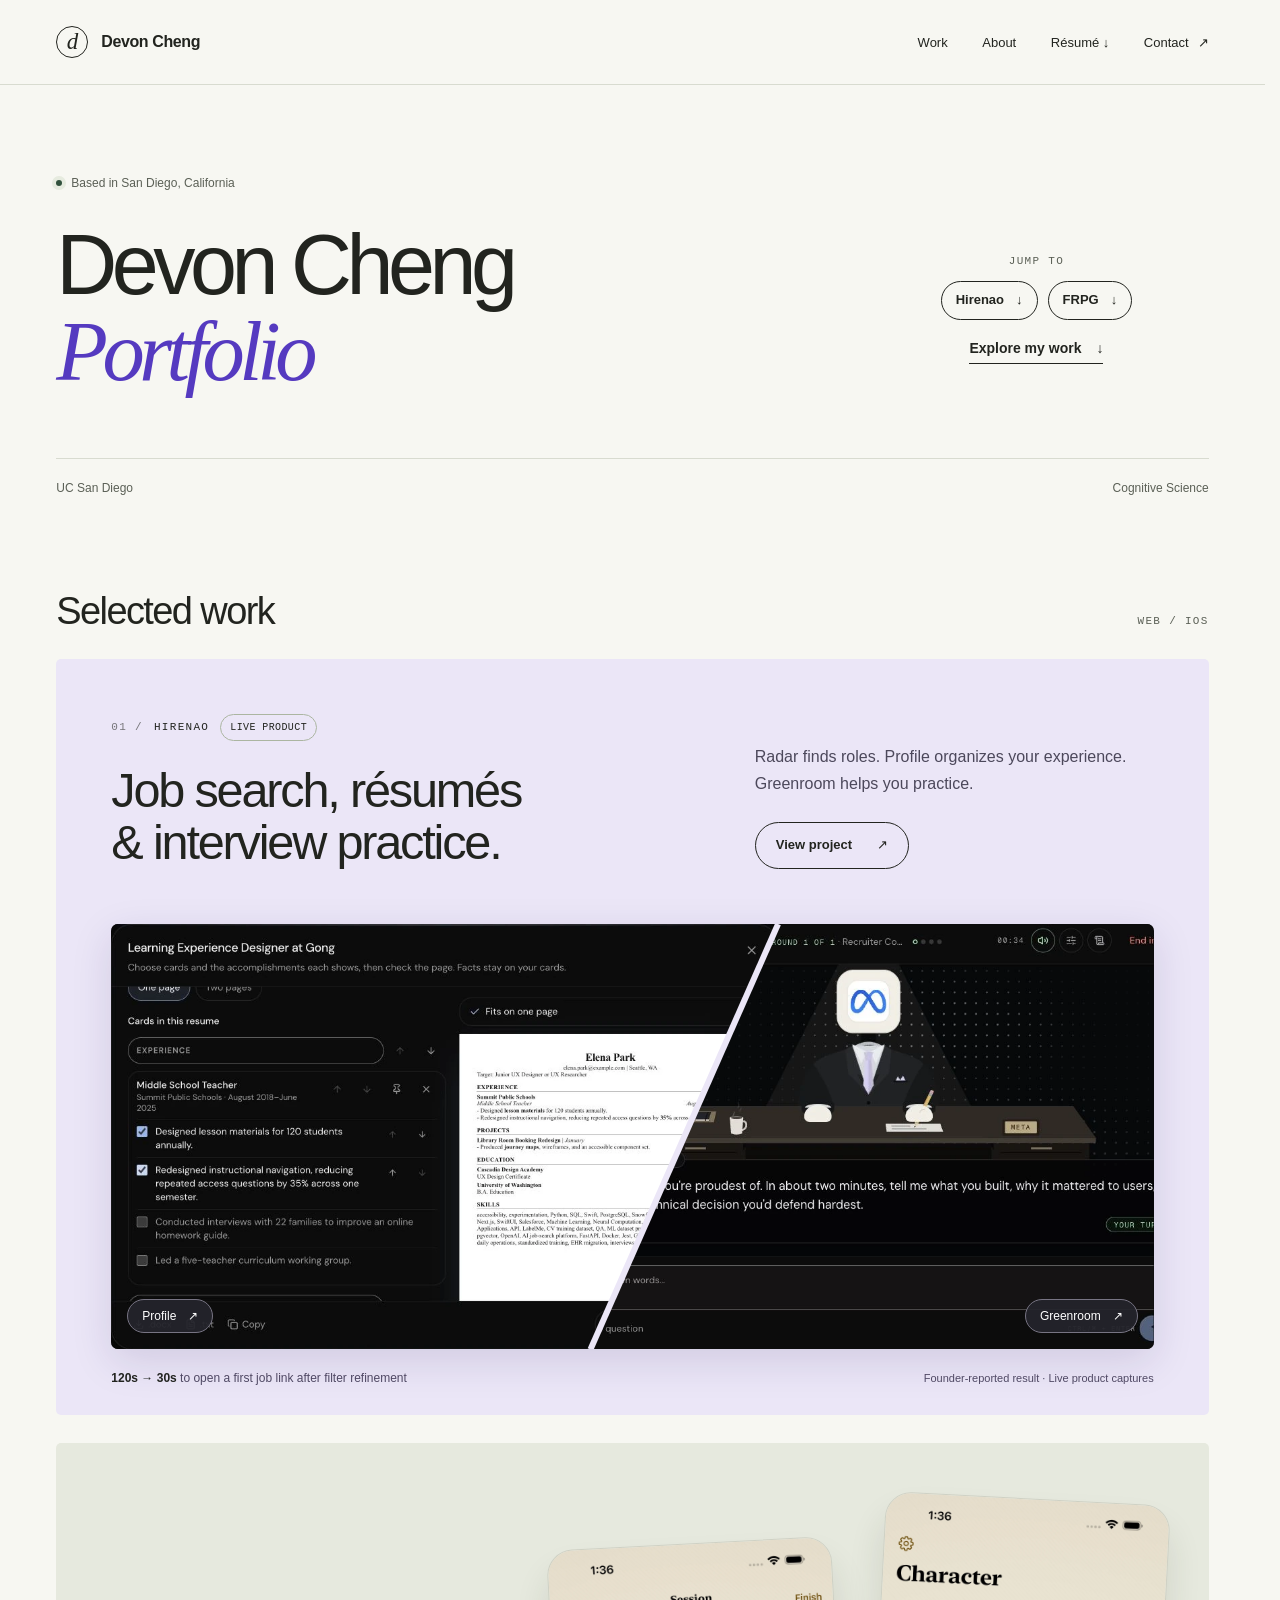
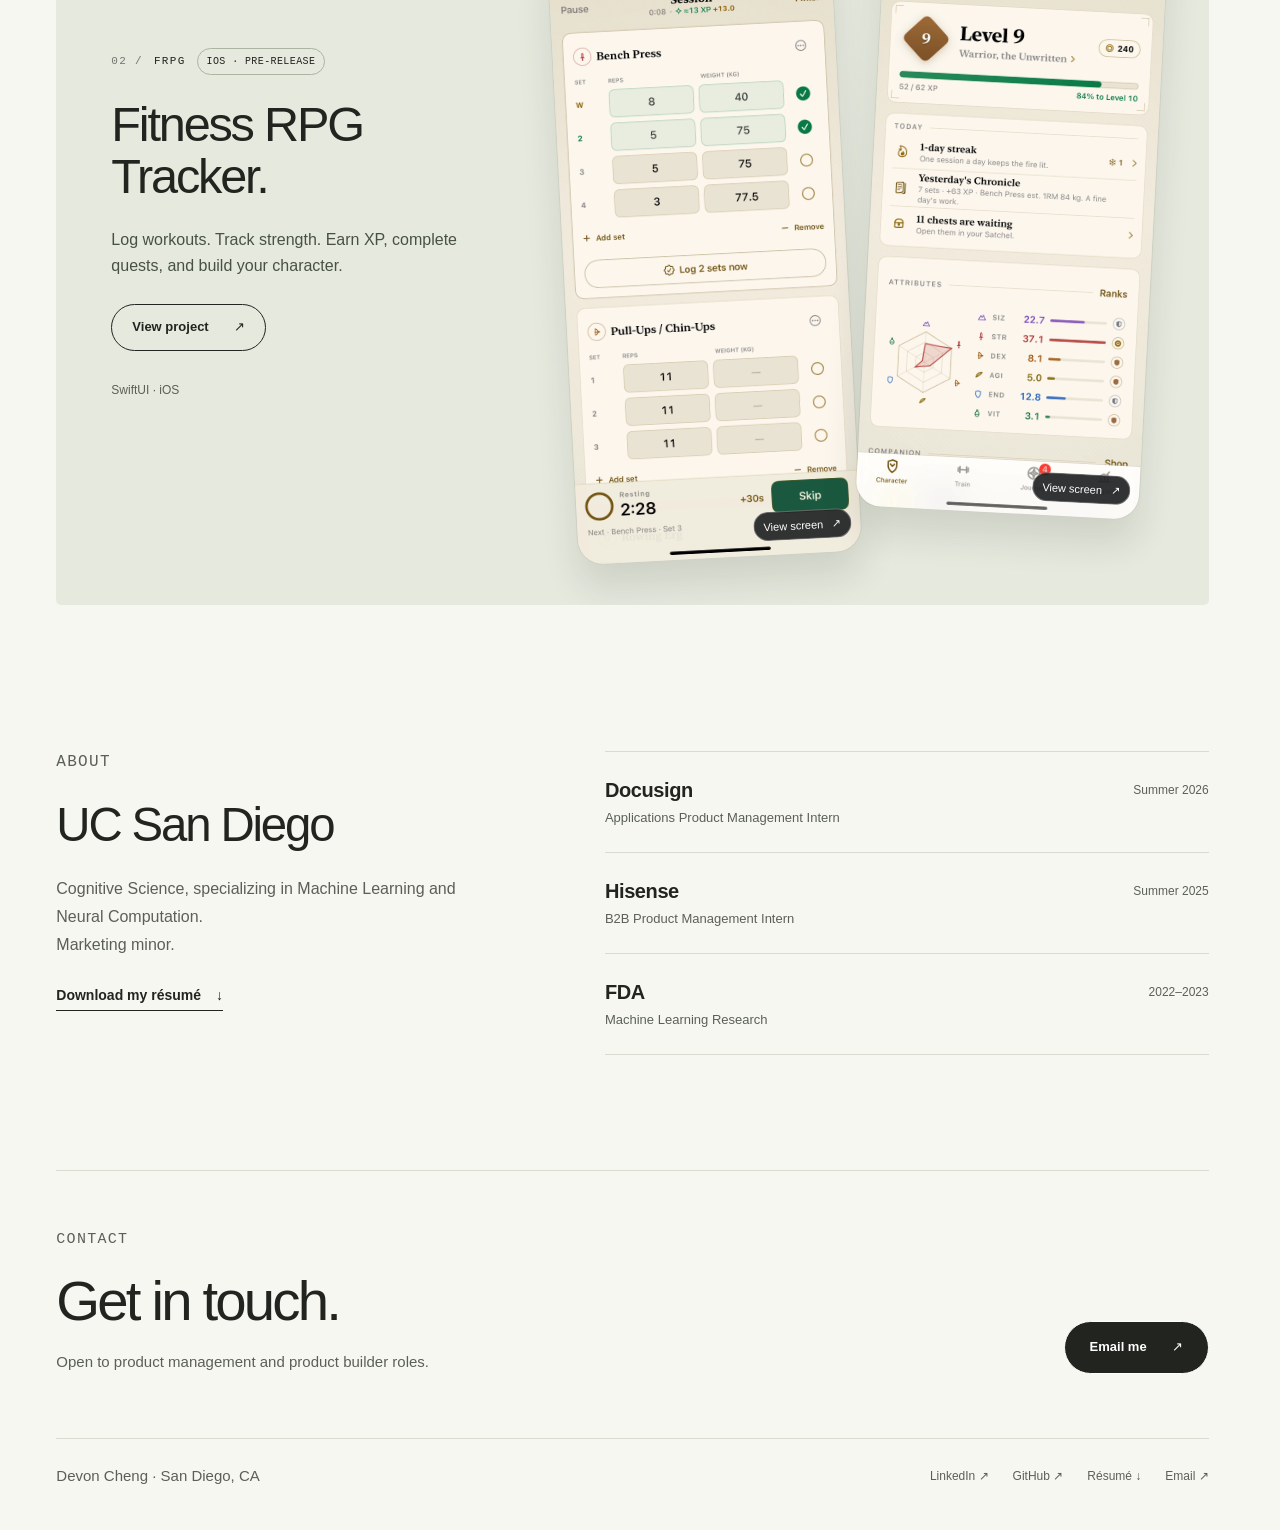
==== index.html @ c8e6ab67 "Publish Devon Cheng portfolio" ====
<!doctype html>
<html lang="en">
<head>
<meta charset="utf-8">
<meta name="viewport" content="width=device-width, initial-scale=1">
<meta name="theme-color" content="#f7f7f2">
<title>Devon Cheng Portfolio</title>
<meta name="description" content="Devon Cheng’s portfolio. Hirenao, FRPG, and experience.">
<meta property="og:title" content="Devon Cheng Portfolio">
<meta property="og:description" content="Devon Cheng’s portfolio. Hirenao, FRPG, and experience.">
<meta property="og:type" content="website">
<link rel="icon" href="./assets/favicon.svg" type="image/svg+xml">
<link rel="stylesheet" href="./assets/site.css">
<script src="./assets/site.js" defer></script>
</head>
<body class="">
<a class="skip-link" href="#main">Skip to content</a>
<header class="site-header"><div class="header-inner wrap">
<a class="wordmark" href="./" aria-label="Devon Cheng, home"><span class="monogram" aria-hidden="true">d</span>Devon Cheng</a>
<nav class="main-nav" aria-label="Main navigation">
<a href="./#work">Work</a><a href="./#about">About</a>
<a href="./assets/documents/devon-cheng-resume.pdf" download>Résumé <span aria-hidden="true">↓</span></a>
<a class="nav-contact" href="mailto:yic159@ucsd.edu">Contact <span class="arrow" aria-hidden="true">↗</span></a>
</nav></div></header><main id="main">
<section class="hero wrap" aria-labelledby="intro-title">
<div class="hero-top"><p class="availability">Based in San Diego, California</p></div>
<div class="hero-layout"><h1 id="intro-title">Devon Cheng<br><em>Portfolio</em></h1>
<div class="hero-intro">
<nav class="hero-jump" aria-label="Jump to a project">
<p class="eyebrow">Jump to</p>
<div class="hero-jump-links">
<a class="pill-link" href="#hirenao">Hirenao <span class="arrow" aria-hidden="true">↓</span></a>
<a class="pill-link" href="#frpg">FRPG <span class="arrow" aria-hidden="true">↓</span></a>
</div>
</nav>
<a class="text-link" href="#work">Explore my work <span class="arrow" aria-hidden="true">↓</span></a>
</div></div>
<div class="hero-bottom"><span>UC San Diego</span><span class="city">Cognitive Science</span></div>
</section>
<section class="wrap" id="work" aria-labelledby="work-title">
<div class="section-heading"><h2 id="work-title">Selected work</h2><p class="eyebrow">WEB / iOS</p></div>
<article class="project hirenao-project" id="hirenao" data-reveal>
<div class="project-top"><div><p class="eyebrow project-name"><span class="number">01 /</span> HIRENAO <span class="status-tag">LIVE PRODUCT</span></p><h3>Job search, résumés<br>&amp; interview practice.</h3></div>
<div class="project-summary"><p>Radar finds roles. Profile organizes your experience. Greenroom helps you practice.</p><a class="pill-link" href="projects/hirenao/">View project <span class="arrow" aria-hidden="true">↗</span></a></div></div>
<div class="project-image split-stage" role="region" aria-label="Hirenao Profile and Greenroom screenshots. Scroll to explore on mobile." tabindex="0">
<a class="screenshot-link split-profile" href="./assets/images/hirenao-profile-full.webp" data-lightbox data-caption="Profile: choose experience for each résumé. Live product capture · Demonstration profile." aria-label="Enlarge Profile résumé editor"><img src="./assets/images/hirenao-profile.webp" alt="Hirenao Profile with selectable career accomplishments and a live résumé preview." width="989" height="632" loading="eager" decoding="async" fetchpriority="high"><span class="screen-label">Profile <span aria-hidden="true">↗</span></span></a>
<a class="screenshot-link split-greenroom" href="./assets/images/hirenao-greenroom-full.webp" data-lightbox data-caption="Greenroom: practice an interview one question at a time. Live product capture · Demonstration session." aria-label="Enlarge Greenroom interview practice"><img src="./assets/images/hirenao-greenroom.webp" alt="Hirenao Greenroom displaying an interviewer, a project question, and an answer field." width="989" height="633" loading="eager" decoding="async"><span class="screen-label">Greenroom <span aria-hidden="true">↗</span></span></a>
<svg class="split-divider" viewBox="0 0 100 100" preserveAspectRatio="none" aria-hidden="true"><line x1="64" y1="0" x2="46" y2="100" vector-effect="non-scaling-stroke"/></svg>
</div><p class="project-image swipe-hint">Swipe to explore →</p><div class="project-foot"><span><strong>120s → 30s</strong> to open a first job link after filter refinement</span><span class="capture-note">Founder-reported result · Live product captures</span></div>
</article>
<article class="project frpg-project" id="frpg" data-reveal>
<div class="project-top"><p class="eyebrow project-name"><span class="number">02 /</span> FRPG <span class="status-tag">iOS · PRE-RELEASE</span></p><h3>Fitness RPG<br>Tracker.</h3><div class="project-summary"><p>Log workouts. Track strength. Earn XP, complete quests, and build your character.</p><a class="pill-link" href="projects/frpg/">View project <span class="arrow" aria-hidden="true">↗</span></a></div><p class="small-copy">SwiftUI · iOS</p></div>
<div class="phone-composition"><a class="screenshot-link" href="./assets/images/frpg-session.webp" data-lightbox data-caption="FRPG keeps weight, repetitions, completed sets, and rest in one workout view. Real app screenshot with demonstration data." aria-label="Enlarge screenshot. FRPG active workout with bench press sets, repetitions, weight, completed-set indicators, and a rest timer."><img src="./assets/images/frpg-session.webp" alt="FRPG active workout with bench press sets, repetitions, weight, completed-set indicators, and a rest timer." width="1320" height="2868" loading="lazy" decoding="async"><span class="zoom-hint" aria-hidden="true"><span>View screen</span> ↗</span></a><a class="screenshot-link" href="./assets/images/frpg-character.webp" data-lightbox data-caption="The same training becomes character XP and attributes. Real app screenshot with demonstration data." aria-label="Enlarge screenshot. FRPG Character screen showing level 9, XP progress, a training streak, and strength and other attributes."><img src="./assets/images/frpg-character.webp" alt="FRPG Character screen showing level 9, XP progress, a training streak, and strength and other attributes." width="1320" height="2868" loading="lazy" decoding="async"><span class="zoom-hint" aria-hidden="true"><span>View screen</span> ↗</span></a></div></article></section>
<section class="about wrap" id="about" aria-labelledby="about-title" data-reveal>
<div class="about-copy"><p class="eyebrow">ABOUT</p><h2 id="about-title">UC San Diego</h2><p>Cognitive Science, specializing in Machine Learning and Neural Computation.<br>Marketing minor.</p><a class="text-link" href="assets/documents/devon-cheng-resume.pdf" download>Download my résumé <span aria-hidden="true">↓</span></a></div>
<div class="experience" aria-label="Selected experience">
<article class="experience-entry"><h3>Docusign</h3><span class="date">Summer 2026</span><div class="role">Applications Product Management Intern</div></article>
<article class="experience-entry"><h3>Hisense</h3><span class="date">Summer 2025</span><div class="role">B2B Product Management Intern</div></article>
<article class="experience-entry"><h3>FDA</h3><span class="date">2022–2023</span><div class="role">Machine Learning Research</div></article>
</div></section></main><footer class="contact wrap" id="contact">
<div class="contact-main"><div><p class="eyebrow">CONTACT</p><h2>Get in touch.</h2><p>Open to product management and product builder roles.</p></div>
<a class="pill-link" href="mailto:yic159@ucsd.edu">Email me <span class="arrow" aria-hidden="true">↗</span></a></div>
<div class="footer-bottom"><p>Devon Cheng · San Diego, CA</p><div class="social-links">
<a href="https://www.linkedin.com/in/devoncheng3/">LinkedIn <span aria-hidden="true">↗</span></a>
<a href="https://github.com/devon4899">GitHub <span aria-hidden="true">↗</span></a>
<a href="./assets/documents/devon-cheng-resume.pdf" download>Résumé <span aria-hidden="true">↓</span></a>
<a href="mailto:yic159@ucsd.edu">Email <span aria-hidden="true">↗</span></a>
</div></div></footer>
<dialog class="lightbox" aria-label="Enlarged product screenshot" aria-describedby="lightbox-caption">
<div class="lightbox-inner">
<div class="lightbox-top"><p class="lightbox-count" aria-live="polite"></p><div class="lightbox-tools"><a data-original href="#" target="_blank" rel="noopener">Full size ↗</a><button type="button" data-zoom aria-pressed="false">Zoom in</button><button type="button" data-close aria-label="Close screenshot">×</button></div></div>
<div class="lightbox-image-wrap" tabindex="0" role="region" aria-label="Screenshot. Scroll to inspect when zoomed."><img class="lightbox-image" alt=""></div>
<div class="lightbox-bottom"><p class="lightbox-caption" id="lightbox-caption" aria-live="polite"></p><div class="lightbox-controls"><button type="button" data-prev aria-label="Previous screenshot">←</button><button type="button" data-next aria-label="Next screenshot">→</button></div></div>
</div></dialog>
</body></html>
---- assets/site.css ----
@charset "UTF-8";

:root {
  --paper: #f7f7f2;
  --ink: #22241f;
  --muted: #5b6056;
  --line: #d8dbd0;
  --purple: #553ac0;
  --lavender: #ebe6f7;
  --green: #31513d;
  --cream: #e9e5d9;
  --orange: #bd481e;
  --max: 1216px;
  --gutter: clamp(22px, 4.4vw, 72px);
  color-scheme: light;
  font-family: -apple-system, BlinkMacSystemFont, "Segoe UI", sans-serif;
  color: var(--ink);
  background: var(--paper);
  font-synthesis: none;
  text-rendering: optimizeLegibility;
  -webkit-font-smoothing: antialiased;
}
* { box-sizing: border-box; }
html { scroll-behavior: smooth; scroll-padding-top: 108px; scrollbar-gutter: stable; }
body { margin: 0; }
body.modal-open { overflow: hidden; }
::selection { color: #22241f; background: #c9df8e; }
a { color: inherit; text-decoration-thickness: 1px; text-underline-offset: 5px; }
a, button, summary { -webkit-tap-highlight-color: transparent; }
button, input { font: inherit; }
button { color: inherit; }
img { display: block; max-width: 100%; height: auto; }
figure, p, h1, h2, h3, h4, dl, dd { margin: 0; }
button, a, summary { touch-action: manipulation; }
:focus-visible { outline: 3px solid var(--purple); outline-offset: 5px; border-radius: 3px; }
.wrap { width: min(calc(100% - var(--gutter) * 2), var(--max)); margin-inline: auto; }
.skip-link { position: fixed; top: -100px; left: 20px; z-index: 100; padding: 14px 20px; background: var(--ink); color: white; }
.skip-link:focus { top: 14px; }
.site-header { position: sticky; top: 0; z-index: 20; background: rgba(247, 247, 242, .96); border-bottom: 1px solid var(--line); backdrop-filter: blur(16px); }
.header-inner { min-height: 84px; display: flex; align-items: center; justify-content: space-between; gap: 24px; }
.wordmark { display: inline-flex; gap: 13px; align-items: center; text-decoration: none; font-size: 16px; font-weight: 650; letter-spacing: -.4px; white-space: nowrap; }
.monogram { display: grid; place-items: center; width: 32px; height: 32px; border: 1px solid var(--ink); border-radius: 50%; font-family: Georgia, serif; font-size: 23px; font-style: italic; font-weight: 400; }
.main-nav { display: flex; gap: clamp(18px, 2.7vw, 38px); align-items: center; }
.main-nav a { font-size: 13px; text-decoration: none; padding: 10px 0; }
.main-nav a:hover, .main-nav a[aria-current] { color: var(--purple); }
.nav-contact { display: flex; align-items: center; gap: 9px; }
.arrow { display: inline-block; transition: transform .2s ease; }
a:hover .arrow { transform: translate(3px, -2px); }
.eyebrow { font-family: ui-monospace, SFMono-Regular, Menlo, Consolas, monospace; text-transform: uppercase; font-size: 11px; line-height: 1.5; letter-spacing: 1.3px; font-weight: 500; }
.hero { position: relative; padding-top: clamp(58px, 7.1vw, 106px); padding-bottom: 58px; }
.hero-top { display: flex; justify-content: space-between; align-items: center; gap: 22px; margin-bottom: 32px; }
.availability { display: flex; align-items: center; gap: 9px; color: var(--muted); font-size: 12px; }
.availability::before { content: ""; width: 6px; height: 6px; border-radius: 50%; background: var(--green); box-shadow: 0 0 0 4px #e6ebdf; }
.hero-layout { display: grid; grid-template-columns: minmax(0, 1.55fr) minmax(250px, .7fr); gap: 45px; align-items: end; }
.hero h1 { font-size: clamp(49px, 6.6vw, 91px); line-height: 1.02; font-weight: 500; letter-spacing: -.065em; }
.hero h1 em { color: var(--purple); font-family: Georgia, "Times New Roman", serif; font-weight: 400; letter-spacing: -.065em; }
.hero-intro { align-self: center; justify-self: center; text-align: center; }
.hero-jump .eyebrow { margin-bottom: 12px; color: var(--muted); }
.hero-jump-links { display: flex; flex-wrap: wrap; justify-content: center; gap: 10px; }
.hero-jump-links .pill-link { gap: 12px; padding: 10px 14px; }
.text-link { display: inline-flex; align-items: center; gap: 15px; font-size: 14px; font-weight: 550; text-decoration: none; border-bottom: 1px solid currentColor; padding: 0 0 7px; }
.hero-intro .text-link { margin-top: 20px; }
.hero-bottom { display: flex; align-items: center; justify-content: space-between; margin-top: 63px; padding-top: 22px; border-top: 1px solid var(--line); font-size: 12px; color: var(--muted); }
.hero-bottom a { text-decoration: none; }
.hero-bottom span:first-child { display: inline-flex; align-items: center; gap: 12px; }
.section-heading { display: flex; align-items: baseline; gap: 25px; justify-content: space-between; margin: 36px 0 24px; }
.section-heading h2 { font-size: clamp(28px, 3vw, 38px); line-height: 1.2; font-weight: 500; letter-spacing: -1.6px; }
.section-heading .eyebrow { color: var(--muted); }
.project { border-radius: 5px; overflow: hidden; margin-bottom: 28px; }
.hirenao-project { background: var(--lavender); }
.project-top { padding: clamp(28px, 4.3vw, 58px); display: grid; grid-template-columns: 1.2fr .8fr; gap: 45px; align-items: end; }
.project-name { display: flex; gap: 11px; align-items: center; margin-bottom: 23px; }
.project-name .number { opacity: .58; }
.project h3 { font-weight: 500; font-size: clamp(31px, 3.8vw, 50px); line-height: 1.08; letter-spacing: -.045em; }
.project-summary p { font-size: 16px; line-height: 1.65; max-width: 380px; color: #4c485b; }
.pill-link { display: inline-flex; align-items: center; gap: 25px; text-decoration: none; font-size: 13px; line-height: 1.3; font-weight: 550; border: 1px solid currentColor; border-radius: 40px; padding: 14px 20px; transition: background .2s ease, color .2s ease; }
.pill-link:hover { background: var(--ink); color: var(--paper); border-color: var(--ink); }
.project-summary .pill-link { margin-top: 25px; }
.project-image { margin: 0 clamp(24px, 4.3vw, 58px); }
.screenshot-link { display: block; position: relative; text-decoration: none; border-radius: 7px; overflow: hidden; }
.screenshot-link img { width: 100%; }
.project-image .screenshot-link { box-shadow: 0 12px 40px rgba(40, 25, 85, .13); }
.zoom-hint { position: absolute; right: 12px; bottom: 12px; color: #fff; background: rgba(30,31,33,.91); border: 1px solid rgba(255,255,255,.3); border-radius: 30px; padding: 8px 12px; display: flex; align-items: center; gap: 9px; font-size: 11px; transition: background .15s ease; }
.screenshot-link:hover .zoom-hint { background: var(--purple); }
.project-foot { margin: 0 clamp(24px, 4.3vw, 58px); padding: 22px 0 30px; display: flex; gap: 20px; justify-content: space-between; align-items: center; font-size: 12px; color: #514a65; }
.project-foot strong { color: var(--ink); font-weight: 600; }
.project-foot .capture-note { font-size: 11px; }
.frpg-project { background: #e6e9de; display: grid; grid-template-columns: .8fr 1.2fr; min-height: 650px; }
.frpg-project .project-top { display: flex; flex-direction: column; align-items: flex-start; justify-content: center; gap: 0; padding-right: 0; }
.frpg-project h3 { margin-bottom: 24px; }
.frpg-project .project-summary p { color: #485244; }
.status-tag { display: inline-flex; align-items: center; border: 1px solid #abb5a1; border-radius: 20px; padding: 5px 9px; font-size: 10px; font-weight: 500; letter-spacing: .4px; }
.phone-composition { display: grid; grid-template-columns: 1fr 1fr; gap: 23px; align-items: start; padding: 55px 54px 45px 45px; position: relative; }
.phone-composition .screenshot-link { border-radius: 26px; border: 1px solid rgba(55,50,25,.13); box-shadow: 0 24px 35px rgba(44,51,37,.12); }
.phone-composition .screenshot-link:first-child { margin-top: 45px; transform: rotate(-3deg); }
.phone-composition .screenshot-link:nth-child(2) { transform: rotate(3deg); }
.phone-composition .zoom-hint { right: 9px; bottom: 14px; padding: 7px 9px; }
.small-copy { font-size: 12px; line-height: 1.6; color: var(--muted); }
.frpg-project .small-copy { margin-top: 30px; max-width: 290px; }
.about { padding-block: clamp(70px, 9vw, 125px); display: grid; grid-template-columns: .85fr 1.15fr; gap: clamp(48px, 8vw, 110px); }
.about-copy h2 { font-size: clamp(34px, 3.7vw, 48px); line-height: 1.13; letter-spacing: -.045em; font-weight: 500; margin: 22px 0 24px; }
.about-copy p { font-size: 16px; line-height: 1.75; color: var(--muted); margin-bottom: 15px; }
.about-copy .text-link { margin-top: 13px; }
.experience { padding-top: 3px; }
.experience-entry { display: grid; grid-template-columns: 1fr auto; column-gap: 15px; padding: 27px 0; border-bottom: 1px solid var(--line); }
.experience-entry:first-child { border-top: 1px solid var(--line); }
.experience-entry h3 { font-size: 20px; font-weight: 550; letter-spacing: -.4px; }
.experience-entry .date { font-size: 12px; color: var(--muted); align-self: center; }
.experience-entry .role { margin-top: 8px; font-size: 13px; color: var(--muted); }
.experience-entry p { margin-top: 13px; grid-column: 1 / -1; font-size: 14px; line-height: 1.7; color: #464b41; }
.contact { padding: 57px 0 42px; border-top: 1px solid var(--line); }
.contact-main { display: flex; align-items: end; justify-content: space-between; gap: 30px; }
.contact h2 { font-size: clamp(35px, 4.4vw, 59px); line-height: 1.1; letter-spacing: -.05em; font-weight: 500; margin: 18px 0; }
.contact p { color: var(--muted); font-size: 15px; line-height: 1.6; }
.contact .pill-link { padding: 17px 25px; background: var(--ink); color: white; flex-shrink: 0; }
.contact .pill-link:hover { background: var(--purple); border-color: var(--purple); }
.footer-bottom { display: flex; justify-content: space-between; align-items: center; gap: 25px; margin-top: 64px; padding-top: 25px; border-top: 1px solid var(--line); color: var(--muted); font-size: 12px; }
.social-links { display: flex; flex-wrap: wrap; gap: 24px; }
.social-links a { text-decoration: none; }
.social-links a:hover { text-decoration: underline; }

/* Project stories share navigation and type, with an individual color palette. */
.case-intro { padding-top: 43px; }
.back-link { display: inline-flex; align-items: center; gap: 10px; color: var(--muted); font-size: 12px; text-decoration: none; }
.case-kicker { margin-top: 56px; display: flex; align-items: center; gap: 16px; }
.case-title { max-width: 1000px; font-weight: 500; font-size: clamp(44px, 5.9vw, 80px); line-height: 1.06; letter-spacing: -.055em; margin: 23px 0 27px; }
.case-deck { max-width: 710px; font-size: clamp(17px, 1.75vw, 21px); color: var(--muted); line-height: 1.65; }
.case-meta { display: grid; grid-template-columns: 1.2fr 1fr 1fr auto; gap: 25px; margin: 43px 0 36px; padding: 22px 0; border-block: 1px solid var(--line); }
.case-meta dt { color: var(--muted); font-size: 10px; letter-spacing: .8px; text-transform: uppercase; margin-bottom: 8px; }
.case-meta dd { font-size: 13px; line-height: 1.5; }
.case-meta .meta-link { align-self: center; font-size: 13px; text-decoration: none; }
.case-hero { padding: clamp(20px, 3.6vw, 50px); background: var(--lavender); border-radius: 5px; }
.case-hero .screenshot-link { box-shadow: 0 12px 35px rgba(40, 25, 85, .17); }
.case-hero figcaption { margin-top: 17px; font-size: 12px; color: #514a65; line-height: 1.6; display: flex; justify-content: space-between; gap: 15px; }
.case-layout { display: grid; grid-template-columns: 190px minmax(0, 1fr); gap: clamp(35px, 5vw, 75px); padding-top: 66px; }
.case-nav { position: sticky; top: 116px; height: fit-content; display: flex; flex-direction: column; align-items: start; gap: 7px; padding-top: 3px; }
.case-nav .eyebrow { color: var(--muted); margin-bottom: 14px; }
.case-nav a { display: block; padding: 7px 0 7px 12px; border-left: 1px solid var(--line); font-size: 12px; line-height: 1.4; text-decoration: none; color: var(--muted); }
.case-nav a:hover, .case-nav a[aria-current] { border-left: 2px solid var(--purple); padding-left: 11px; color: var(--purple); }
.story { min-width: 0; }
.story-section { margin-bottom: 65px; }
.story-section h2 { font-size: clamp(29px, 3.1vw, 40px); font-weight: 500; letter-spacing: -.04em; line-height: 1.15; margin: 14px 0 23px; }
.story-section > p { font-size: 17px; line-height: 1.8; color: #494e44; max-width: 790px; margin-bottom: 18px; }
.story-section p strong { color: var(--ink); font-weight: 600; }
.story-section .callout { background: #efeee5; border-left: 2px solid #8b8d68; padding: 22px 25px; margin-top: 26px; font-size: 16px; line-height: 1.75; }
.decision { display: grid; grid-template-columns: 34px 1fr; gap: 15px; padding: 27px 0; border-top: 1px solid var(--line); }
.decision-number { font-size: 12px; color: var(--purple); font-family: ui-monospace, monospace; padding-top: 5px; }
.decision h3 { font-weight: 550; font-size: 22px; letter-spacing: -.5px; line-height: 1.3; margin-bottom: 12px; }
.decision p { font-size: 16px; line-height: 1.75; color: #494e44; }
.decision p + p { margin-top: 12px; }
.decision .tradeoff { font-size: 13px; color: var(--muted); }
.workflow-figure { margin-top: 28px; }
.workflow-figure .screenshot-link { border: 1px solid #d4d5cf; border-radius: 7px; }
.workflow-figure figcaption { margin-top: 13px; font-size: 13px; color: var(--muted); line-height: 1.6; }
.workflow-figure figcaption strong { font-weight: 550; color: var(--ink); }
.figure-number { color: var(--purple); font-family: ui-monospace, monospace; font-size: 11px; margin-right: 10px; }
.measurement { display: grid; grid-template-columns: 1fr 1.2fr; gap: 30px; background: var(--ink); color: white; padding: 32px; margin: 30px 0 22px; border-radius: 5px; align-items: center; }
.measurement-value { font-size: clamp(36px, 4.4vw, 56px); font-weight: 500; letter-spacing: -.06em; white-space: nowrap; }
.measurement-value .from { color: #b9bcae; }
.measurement p { font-size: 14px; line-height: 1.7; color: #ecefe5; }
.measurement p strong { color: white; }
.metric-row { display: grid; grid-template-columns: repeat(3, 1fr); gap: 20px; margin: 29px 0 21px; }
.metric { border-top: 1px solid var(--line); padding-top: 20px; }
.metric strong { display: block; font-size: 42px; font-weight: 500; letter-spacing: -.055em; margin-bottom: 8px; }
.metric span { font-size: 13px; line-height: 1.5; color: var(--muted); display: block; }
.story-section .measure-note { font-size: 12px; line-height: 1.7; color: var(--muted); }
.next-test { padding: 29px; background: var(--lavender); border-radius: 5px; margin-top: 30px; }
.next-test h3 { font-size: 20px; font-weight: 550; letter-spacing: -.3px; margin-bottom: 12px; }
.next-test p { font-size: 15px; color: #4a425b; line-height: 1.75; }
details { border-block: 1px solid var(--line); padding: 20px 0; margin-top: 30px; }
details + details { border-top: 0; margin-top: 0; }
summary { cursor: pointer; font-size: 14px; font-weight: 550; line-height: 1.6; }
details p { font-size: 14px; line-height: 1.8; color: var(--muted); margin: 18px 0 3px; }
details a { text-decoration-color: #9d91c0; }
.more-project { display: flex; justify-content: space-between; align-items: center; gap: 25px; padding: 36px 0 45px; margin-top: 10px; border-top: 1px solid var(--line); text-decoration: none; }
.more-project h2 { font-size: clamp(28px, 3.4vw, 43px); font-weight: 500; letter-spacing: -.04em; margin-top: 12px; }
.more-project .arrow { font-size: 36px; }
.frpg-case { --purple: #3d5d43; --lavender: #e6e9de; }
.frpg-hero { background: #e6e9de; padding: 43px 9% 25px; }
.frpg-hero-phones { display: grid; grid-template-columns: repeat(3, 1fr); gap: clamp(25px, 6vw, 80px); align-items: start; }
.frpg-hero-phones .screenshot-link { border-radius: 25px; box-shadow: 0 13px 35px rgba(56,62,43,.15); }
.frpg-hero-phones > :nth-child(2) { margin-top: 35px; }
.frpg-hero figcaption { margin-top: 27px; color: #465241; }
.phone-grid { display: grid; grid-template-columns: repeat(2, minmax(0, 1fr)); gap: 28px; align-items: start; }
.phone-grid.three { grid-template-columns: repeat(3, minmax(0, 1fr)); gap: 22px; }
.phone-grid .workflow-figure { margin-top: 14px; }
.phone-grid .screenshot-link { max-width: 330px; margin-inline: auto; border-radius: 23px; box-shadow: 0 12px 28px rgba(45,50,35,.09); }
.frpg-case .measurement { background: var(--green); }
.frpg-case .next-test p { color: #3d4b3a; }
.frpg-case .workflow-figure figcaption { margin-top: 18px; }

.gallery-tabs { display: flex; gap: 7px; margin-bottom: 22px; }
.gallery-tabs button { cursor: pointer; border: 1px solid #b9b0cf; background: transparent; color: #453955; padding: 12px 23px; border-radius: 30px; font-size: 13px; line-height: 1.3; }
.gallery-tabs button[aria-selected="true"] { background: var(--ink); border-color: var(--ink); color: white; }
.gallery-tabs button:hover { border-color: var(--ink); }
.gallery-panel { margin: 0; }
.gallery-panel .screenshot-link { aspect-ratio: 16/9; background: #171719; }
.gallery-panel .screenshot-link img { width: 100%; height: 100%; object-fit: contain; }
.gallery-panel figcaption { display: block; }
.gallery-panel figcaption strong { margin-right: 5px; }
.compact-story { margin-bottom: 49px; }
.short-decisions { display: grid; grid-template-columns: 1fr; }
.short-decisions article { padding: 21px 0; display: grid; grid-template-columns: minmax(150px, .75fr) 1.6fr; gap: 25px; border-top: 1px solid var(--line); }
.short-decisions h3 { font-size: 18px; line-height: 1.4; font-weight: 550; letter-spacing: -.3px; }
.short-decisions p { font-size: 15px; line-height: 1.75; color: #494e44; }
.compact-story > p { max-width: 720px; }
.compact-story details .phone-grid { margin-top: 22px; }
.compact-story details .phone-grid .screenshot-link { max-width: 260px; }
@media (max-width: 760px) {
  .gallery-tabs { margin-bottom: 17px; gap: 6px; }
  .gallery-tabs button { padding: 11px 16px; font-size: 12px; }
  .short-decisions article { grid-template-columns: 1fr; gap: 9px; padding: 19px 0; }
  .compact-story { margin-bottom: 39px; }
}

/* Native dialog supplies focus containment and Escape behavior. */
.lightbox { border: 0; background: #151612; color: #f7f7f2; width: min(1500px, 96vw); max-width: 96vw; height: min(94vh, 1200px); max-height: 94dvh; padding: 0; border-radius: 10px; overflow: hidden; }
.lightbox::backdrop { background: rgba(15,17,13,.87); backdrop-filter: blur(5px); }
.lightbox-inner { height: 100%; display: flex; flex-direction: column; }
.lightbox-top { display: flex; justify-content: space-between; align-items: center; padding: 10px 16px 8px 22px; flex-shrink: 0; gap: 20px; }
.lightbox-top p { color: #bfc4b5; font-size: 11px; }
.lightbox-tools { display: flex; align-items: center; gap: 14px; }
.lightbox-tools a { font-size: 12px; color: #e0e5d7; padding-block: 14px; }
.lightbox-tools button[data-zoom] { border-radius: 30px; width: auto; padding-inline: 16px; font-size: 12px; }
.lightbox button { border: 1px solid #646957; background: none; color: #fff; border-radius: 50%; width: 44px; height: 44px; cursor: pointer; display: grid; place-items: center; font-size: 21px; }
.lightbox button:hover { background: #3a4130; }
.lightbox :focus-visible { outline-color: #d2dbae; }
.lightbox-image-wrap { flex: 1; min-height: 0; padding-inline: 22px; overflow: hidden; }
.lightbox-image { width: 100%; height: 100%; max-width: 100%; max-height: 100%; object-fit: contain; }
.lightbox.is-zoomed .lightbox-image-wrap { display: block; overflow: auto; }
.lightbox.is-zoomed .lightbox-image { width: auto; height: auto; max-width: none; max-height: none; margin-inline: auto; }
.lightbox-bottom { flex-shrink: 0; display: flex; justify-content: space-between; align-items: center; gap: 20px; padding: 17px 22px; }
.lightbox-caption { font-size: 13px; line-height: 1.6; color: #d1d5c9; max-width: 900px; }
.lightbox-controls { display: flex; gap: 10px; flex-shrink: 0; }
.no-page { min-height: 65vh; display: flex; flex-direction: column; justify-content: center; align-items: flex-start; gap: 24px; }
.no-page h1 { font-size: clamp(44px, 7vw, 80px); font-weight: 500; letter-spacing: -.05em; }
.no-page p { color: var(--muted); line-height: 1.7; }

@media (prefers-reduced-motion: no-preference) {
  .has-motion [data-reveal] { opacity: 0; transform: translateY(16px); transition: opacity .7s ease, transform .7s ease; }
  .has-motion [data-reveal].is-visible { opacity: 1; transform: none; }
}
@media (min-width: 1500px) { .hero h1 { font-size: 96px; } }
@media (max-width: 1000px) {
  .hero-layout { grid-template-columns: 1.4fr 1fr; gap: 35px; }
  .hero h1 { font-size: clamp(48px, 7vw, 72px); }
  .project-top { gap: 28px; }
  .frpg-project { min-height: 540px; grid-template-columns: .9fr 1.1fr; }
  .phone-composition { padding: 50px 30px 40px; gap: 16px; }
  .frpg-project .project-top { padding: 35px 0 35px 35px; }
  .about { gap: 55px; }
  .case-layout { grid-template-columns: 150px minmax(0, 1fr); gap: 35px; }
  .measurement { grid-template-columns: 1fr; gap: 12px; }
  .phone-grid.three { gap: 14px; }
}
@media (max-width: 760px) {
  .header-inner { min-height: 74px; gap: 16px; }
  .wordmark { font-size: 14px; gap: 9px; }
  .monogram { width: 29px; height: 29px; font-size: 20px; }
  .main-nav { gap: 17px; }
  .main-nav a { font-size: 12px; }
  .nav-contact { display: none; }
  .hero { padding-top: 48px; padding-bottom: 27px; }
  .hero-top { margin-bottom: 28px; }
  .hero-top .availability { display: none; }
  .hero-layout { grid-template-columns: 1fr; gap: 30px; }
  .hero h1 { font-size: clamp(49px, 10.7vw, 77px); }
  .hero-bottom { margin-top: 36px; padding-top: 18px; }
  .hero-bottom .city { display: none; }
  .section-heading { margin: 26px 0 21px; }
  .section-heading .eyebrow { font-size: 9px; }
  .project-top { padding: 28px; grid-template-columns: 1fr; gap: 22px; }
  .project-name { margin-bottom: 19px; }
  .project h3 { font-size: 37px; }
  .project-summary p { font-size: 15px; }
  .project-summary .pill-link { margin-top: 20px; }
  .project-image { margin-inline: 18px; }
  .project-foot { margin-inline: 26px; padding-block: 20px 25px; align-items: flex-start; flex-direction: column; gap: 10px; line-height: 1.6; }
  .project-image .zoom-hint { font-size: 10px; right: 7px; bottom: 7px; padding: 6px 9px; }
  .frpg-project { display: block; }
  .frpg-project .project-top { padding: 29px 29px 0; }
  .frpg-project .small-copy { margin-top: 20px; }
  .phone-composition { padding: 25px 35px 35px; gap: 21px; max-width: 520px; margin-inline: auto; }
  .phone-composition .screenshot-link:first-child { margin-top: 25px; }
  .phone-composition .screenshot-link { border-radius: 20px; }
  .phone-composition .zoom-hint { padding: 6px 9px; font-size: 10px; right: 7px; }
  .about { grid-template-columns: 1fr; gap: 40px; padding-block: 65px; }
  .about-copy { max-width: 520px; }
  .about-copy h2 { max-width: 430px; }
  .experience-entry { padding-block: 23px; }
  .contact { padding-top: 42px; }
  .contact-main { align-items: flex-start; flex-direction: column; }
  .footer-bottom { align-items: flex-start; flex-direction: column-reverse; margin-top: 44px; gap: 23px; }
  .case-intro { padding-top: 29px; }
  .case-kicker { margin-top: 35px; }
  .case-title { margin-top: 20px; font-size: clamp(42px, 8.7vw, 64px); }
  .case-meta { grid-template-columns: 1fr 1fr; margin-block: 30px; row-gap: 25px; }
  .case-deck { font-size: 18px; }
  .case-hero { padding: 17px; }
  .case-hero figcaption { flex-direction: column; font-size: 11px; gap: 7px; }
  .case-layout { display: block; padding-top: 26px; }
  .case-nav { position: static; flex-direction: row; flex-wrap: wrap; gap: 5px 18px; border-bottom: 1px solid var(--line); padding: 0 0 22px; margin-bottom: 38px; }
  .case-nav .eyebrow { display: none; }
  .case-nav a { padding-left: 0; border: 0; }
  .case-nav a:hover, .case-nav a[aria-current] { border: 0; padding-left: 0; }
  .story-section { margin-bottom: 48px; }
  .story-section > p { font-size: 16px; line-height: 1.8; }
  .story-section h2 { margin-bottom: 19px; }
  .decision { grid-template-columns: 25px 1fr; gap: 12px; }
  .decision h3 { font-size: 21px; }
  .decision p { font-size: 15px; }
  .story-section .callout { padding: 20px; font-size: 15px; }
  .metric-row { gap: 15px; }
  .metric strong { font-size: 36px; }
  .metric span { font-size: 12px; }
  .measurement { padding: 25px; }
  .next-test { padding: 24px; }
  .frpg-hero { padding: 24px 24px 20px; }
  .frpg-hero-phones { gap: 17px; }
  .frpg-hero-phones .screenshot-link { border-radius: 15px; }
  .frpg-hero-phones > :nth-child(2) { margin-top: 20px; }
  .frpg-hero-phones .zoom-hint { right: 7px; bottom: 8px; font-size: 10px; padding: 5px 7px; }
  .frpg-hero-phones .zoom-hint span { display: none; }
  .phone-grid { gap: 20px; }
  .phone-grid.three { grid-template-columns: 1fr 1fr; gap: 20px; }
  .phone-grid.three > :last-child { max-width: 50%; grid-column: 1 / -1; justify-self: center; }
  .phone-grid .screenshot-link { border-radius: 17px; }
  .phone-grid figcaption { font-size: 12px; }
  .lightbox { width: 100vw; max-width: 100vw; height: 100dvh; max-height: 100dvh; border-radius: 0; }
  .lightbox-image-wrap { padding-inline: 8px; }
  .lightbox-top { padding: 8px 10px 8px 17px; }
  .lightbox-top .lightbox-count { max-width: 100px; line-height: 1.6; }
  .lightbox-tools { gap: 8px; }
  .lightbox-tools a { font-size: 11px; }
  .lightbox-tools button[data-zoom] { padding-inline: 11px; }
  .lightbox-bottom { padding: 14px; gap: 12px; }
  .lightbox-caption { font-size: 12px; }
  .lightbox-controls { gap: 5px; }
  .lightbox-controls button { width: 40px; height: 40px; }
}
@media (max-width: 380px) {
  .main-nav { gap: 12px; }
  .wordmark { font-size: 12px; }
  .wordmark .monogram { display: none; }
  .hero h1 { font-size: 47px; }
  .project h3 { font-size: 32px; }
  .project-top { padding: 24px; }
  .phone-composition { padding-inline: 26px; gap: 15px; }
  .frpg-hero-phones { grid-template-columns: 1fr 1fr; }
  .frpg-hero-phones > :last-child { display: none; }
  .metric strong { font-size: 31px; }
  .metric-row { gap: 10px; }
}
@media (prefers-reduced-motion: reduce) {
  html { scroll-behavior: auto; }
  *, *::before, *::after { animation-duration: .01ms !important; animation-iteration-count: 1 !important; transition-duration: .01ms !important; }
}
@media print {
  .site-header, .case-nav, .contact, .zoom-hint, .more-project, .back-link { display: none; }
  .wrap { width: 100%; }
  .case-layout { display: block; }
  .has-motion [data-reveal] { opacity: 1; transform: none; }
  a { color: inherit; }
  .story-section { break-inside: avoid; }
}

@media (max-width: 760px) {
  .frpg-hero-phones { grid-template-columns: repeat(3, min(68vw, 270px)); overflow-x: auto; scroll-snap-type: x mandatory; padding: 4px 3px 20px; gap: 18px; }
  .frpg-hero-phones .screenshot-link { scroll-snap-align: start; }
  .frpg-hero-phones > :nth-child(2) { margin-top: 0; }
  .frpg-hero-phones > :last-child { display: block; }
}

.cohort-label { font-size: 15px; font-weight: 550; margin-top: 30px; }
.cohort-label + .metric-row { margin-top: 17px; }

/* Two real screens share one frame; each opens its own full capture. */
.split-stage { position: relative; aspect-ratio: 2.45; background: #0b0b0c; border-radius: 7px; overflow: hidden; box-shadow: 0 12px 40px rgba(40, 25, 85, .13); }
.split-stage .screenshot-link { position: absolute; inset-block: 0; border-radius: 0; box-shadow: none; }
.split-stage .screenshot-link img { height: 100%; width: 100%; object-fit: cover; }
.split-profile { left: 0; width: 64%; clip-path: polygon(0 0,100% 0,71.875% 100%,0 100%); }
.split-greenroom { right: 0; width: 54%; clip-path: polygon(33.333% 0,100% 0,100% 100%,0 100%); }
.split-profile img { object-position: left center; }
.split-greenroom img { object-position: 54% center; }
.split-divider { position: absolute; inset: 0; width: 100%; height: 100%; pointer-events: none; }
.split-divider line { stroke: var(--lavender); stroke-width: 6px; }
.screen-label { position: absolute; bottom: 16px; left: 16px; color: white; background: #24242bee; border: 1px solid #777483; border-radius: 30px; padding: 9px 14px; font-size: 12px; display: flex; gap: 12px; }
.split-greenroom .screen-label { left: auto; right: 16px; }
.split-stage a:focus-visible { outline-offset: -5px; outline-color: #bba8ff; }
.gallery-panel .screenshot-link { aspect-ratio: 989/633; }
.gallery-source { margin-top: 12px; font-size: 10px; line-height: 1.6; color: #655c75; }
.swipe-hint { display: none; }
@media (max-width: 760px) {
  .swipe-hint { display: block; font-size: 11px; line-height: 1.6; color: #514a65; }
  .project-image.swipe-hint { margin-top: 12px; }
  .frpg-hero .swipe-hint { color: #465241; }
  .split-stage { aspect-ratio: 1.3; }
  .split-profile { width: 68%; clip-path: polygon(0 0,100% 0,73.529% 100%,0 100%); }
  .split-greenroom { width: 50%; clip-path: polygon(36% 0,100% 0,100% 100%,0 100%); }
  .split-divider { display: none; }
  .split-profile img { object-position: 25% center; }
  .split-greenroom img { object-position: 53% center; }
  .screen-label { left: 8px; bottom: 8px; font-size: 10px; padding: 7px 9px; gap: 7px; }
  .split-greenroom .screen-label { right: 8px; }
}

@media (max-width: 760px) {
  .split-stage { display: flex; aspect-ratio: auto; overflow-x: auto; scroll-snap-type: x mandatory; }
  .split-stage .screenshot-link { position: relative; inset: auto; width: 100%; flex: 0 0 100%; clip-path: none; scroll-snap-align: start; }
  .split-stage .screenshot-link img { width: 100%; height: auto; object-fit: contain; }
}
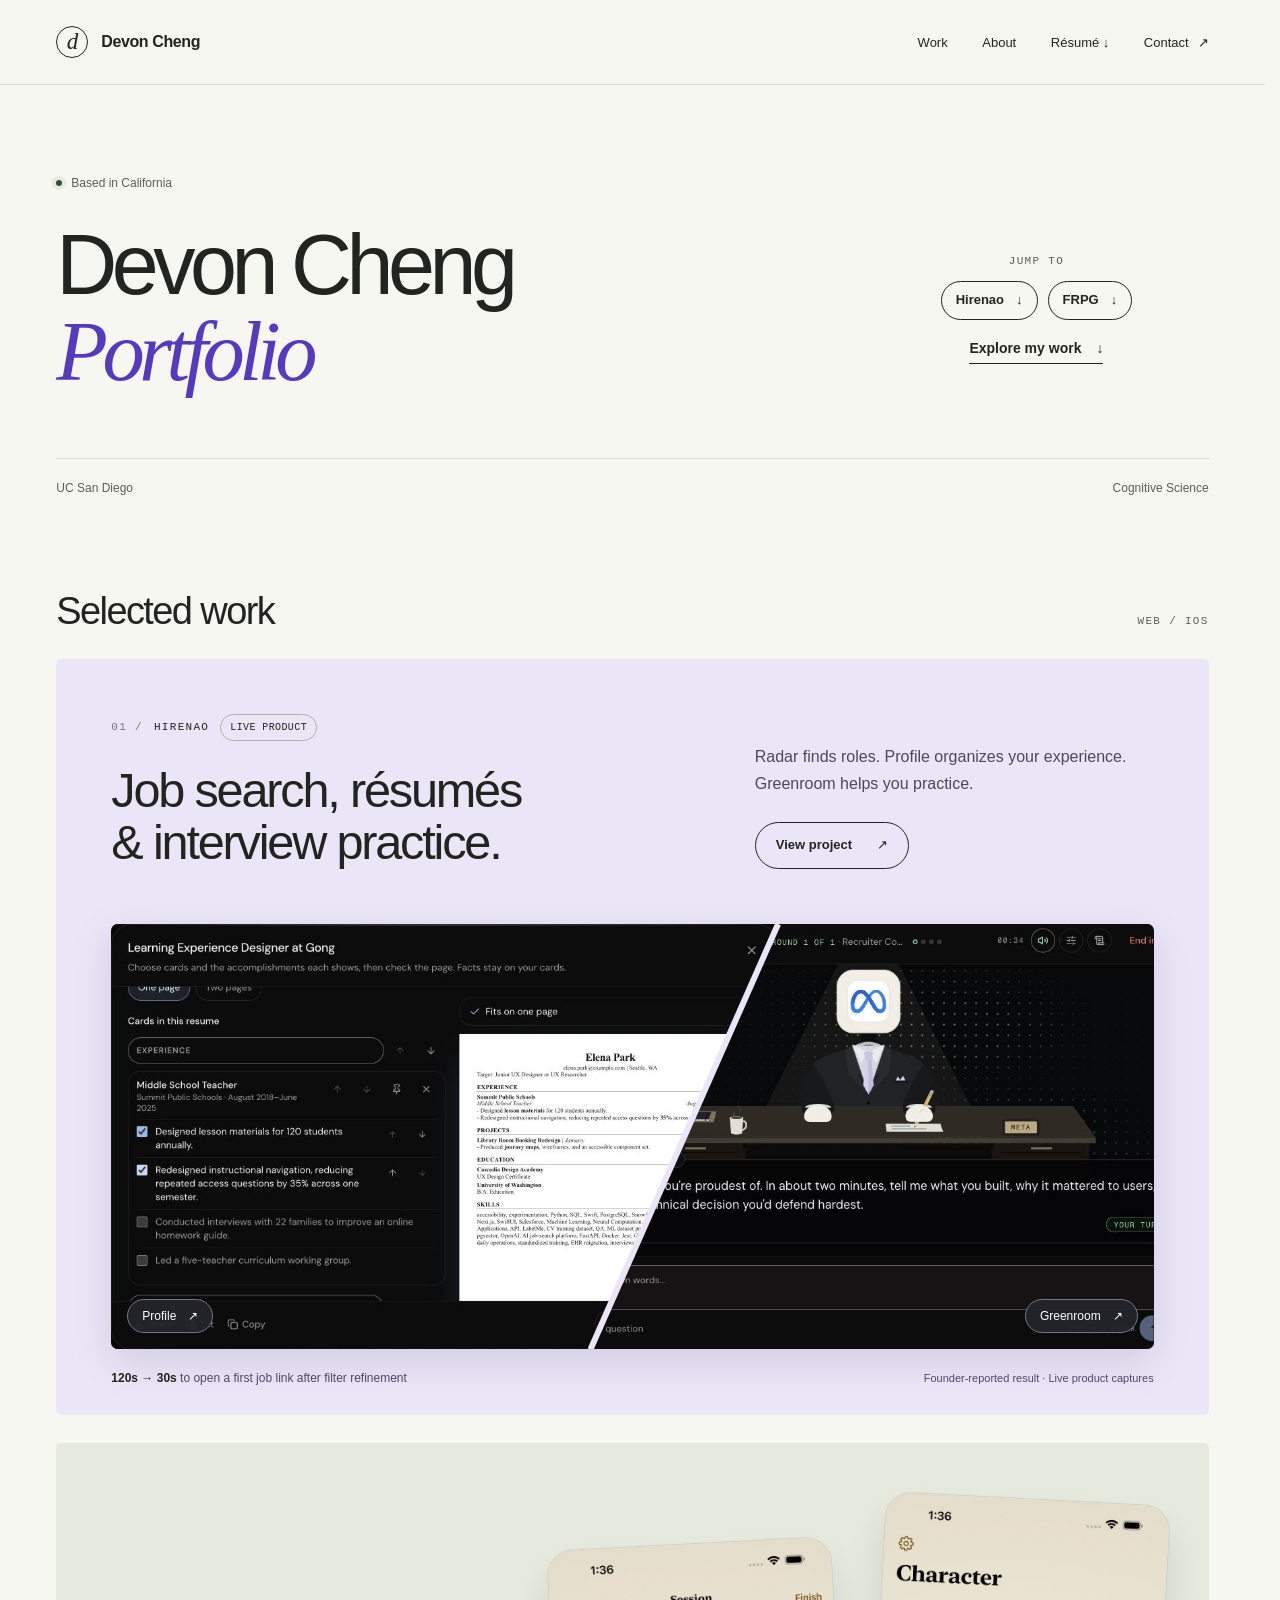
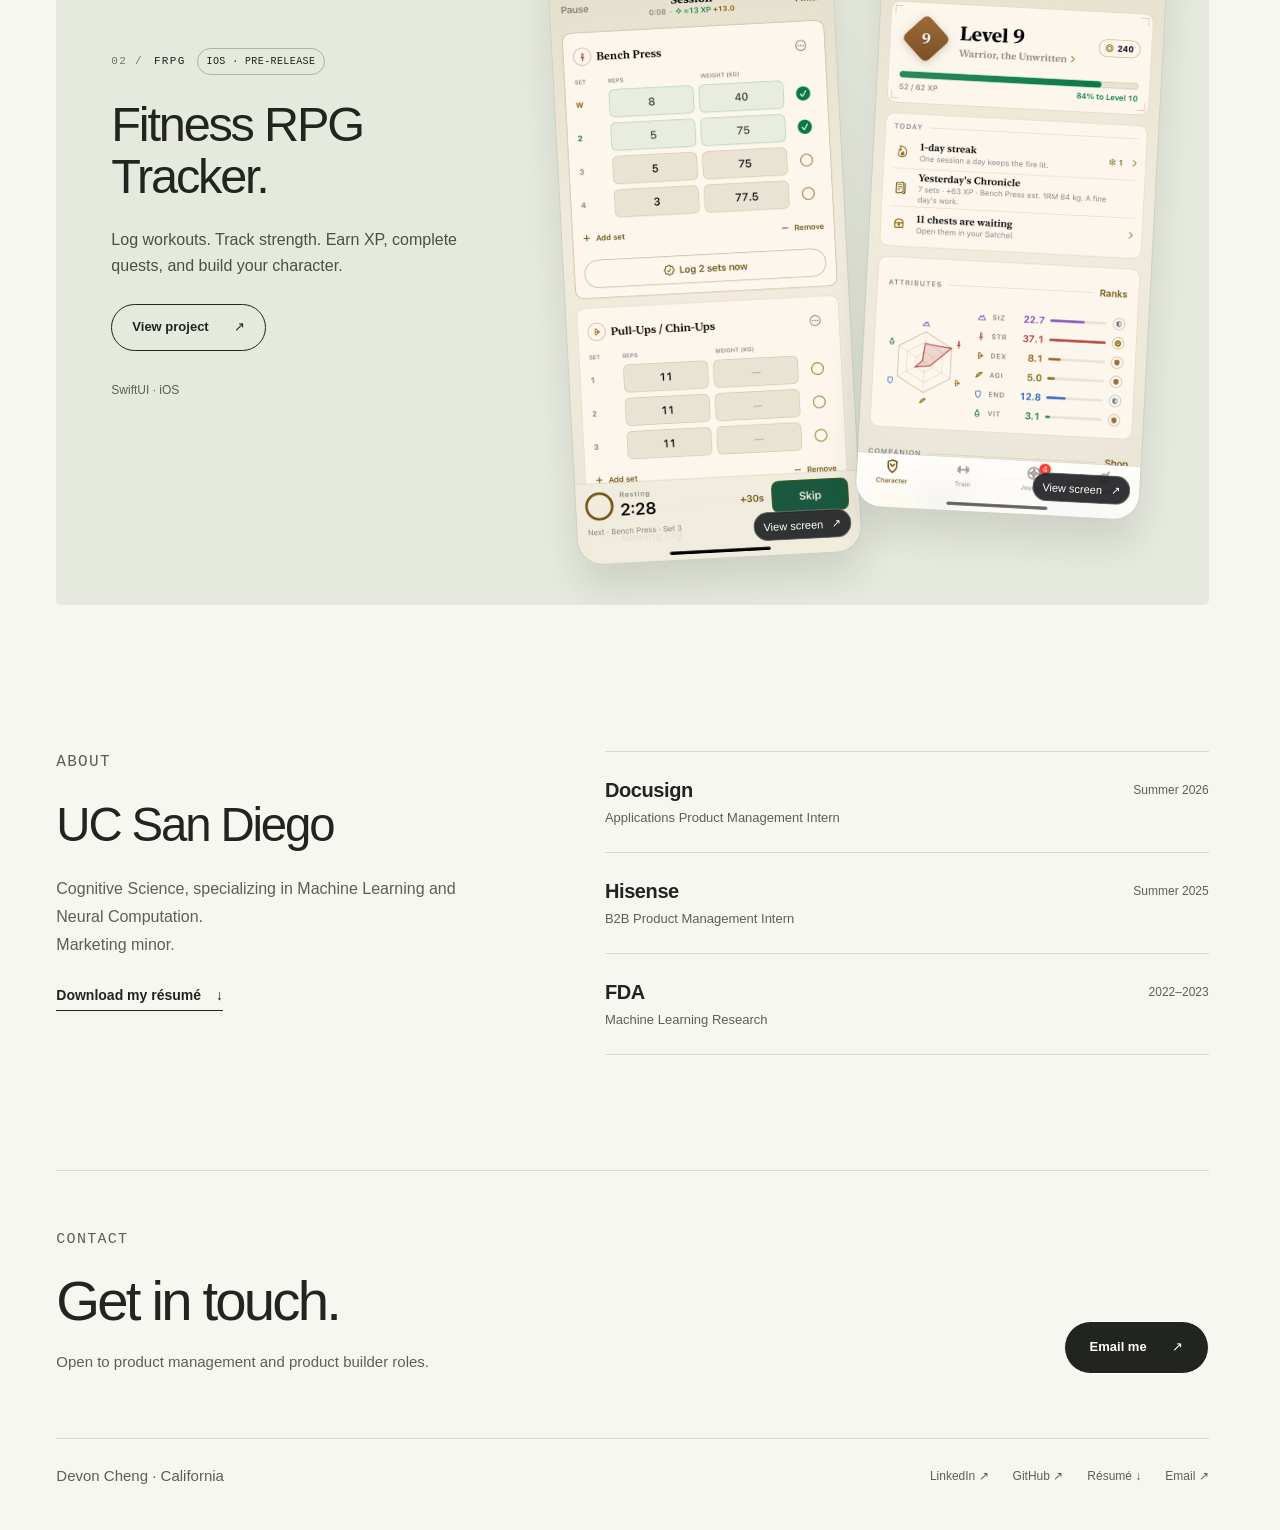
==== commit 1430fa64: "Show California on the portfolio homepage" ====
--- a/index.html
+++ b/index.html
@@ -23,7 +23,7 @@
 <a class="nav-contact" href="mailto:yic159@ucsd.edu">Contact <span class="arrow" aria-hidden="true">↗</span></a>
 </nav></div></header><main id="main">
 <section class="hero wrap" aria-labelledby="intro-title">
-<div class="hero-top"><p class="availability">Based in San Diego, California</p></div>
+<div class="hero-top"><p class="availability">Based in California</p></div>
 <div class="hero-layout"><h1 id="intro-title">Devon Cheng<br><em>Portfolio</em></h1>
 <div class="hero-intro">
 <nav class="hero-jump" aria-label="Jump to a project">
@@ -60,7 +60,7 @@
 </div></section></main><footer class="contact wrap" id="contact">
 <div class="contact-main"><div><p class="eyebrow">CONTACT</p><h2>Get in touch.</h2><p>Open to product management and product builder roles.</p></div>
 <a class="pill-link" href="mailto:yic159@ucsd.edu">Email me <span class="arrow" aria-hidden="true">↗</span></a></div>
-<div class="footer-bottom"><p>Devon Cheng · San Diego, CA</p><div class="social-links">
+<div class="footer-bottom"><p>Devon Cheng · California</p><div class="social-links">
 <a href="https://www.linkedin.com/in/devoncheng3/">LinkedIn <span aria-hidden="true">↗</span></a>
 <a href="https://github.com/devon4899">GitHub <span aria-hidden="true">↗</span></a>
 <a href="./assets/documents/devon-cheng-resume.pdf" download>Résumé <span aria-hidden="true">↓</span></a>
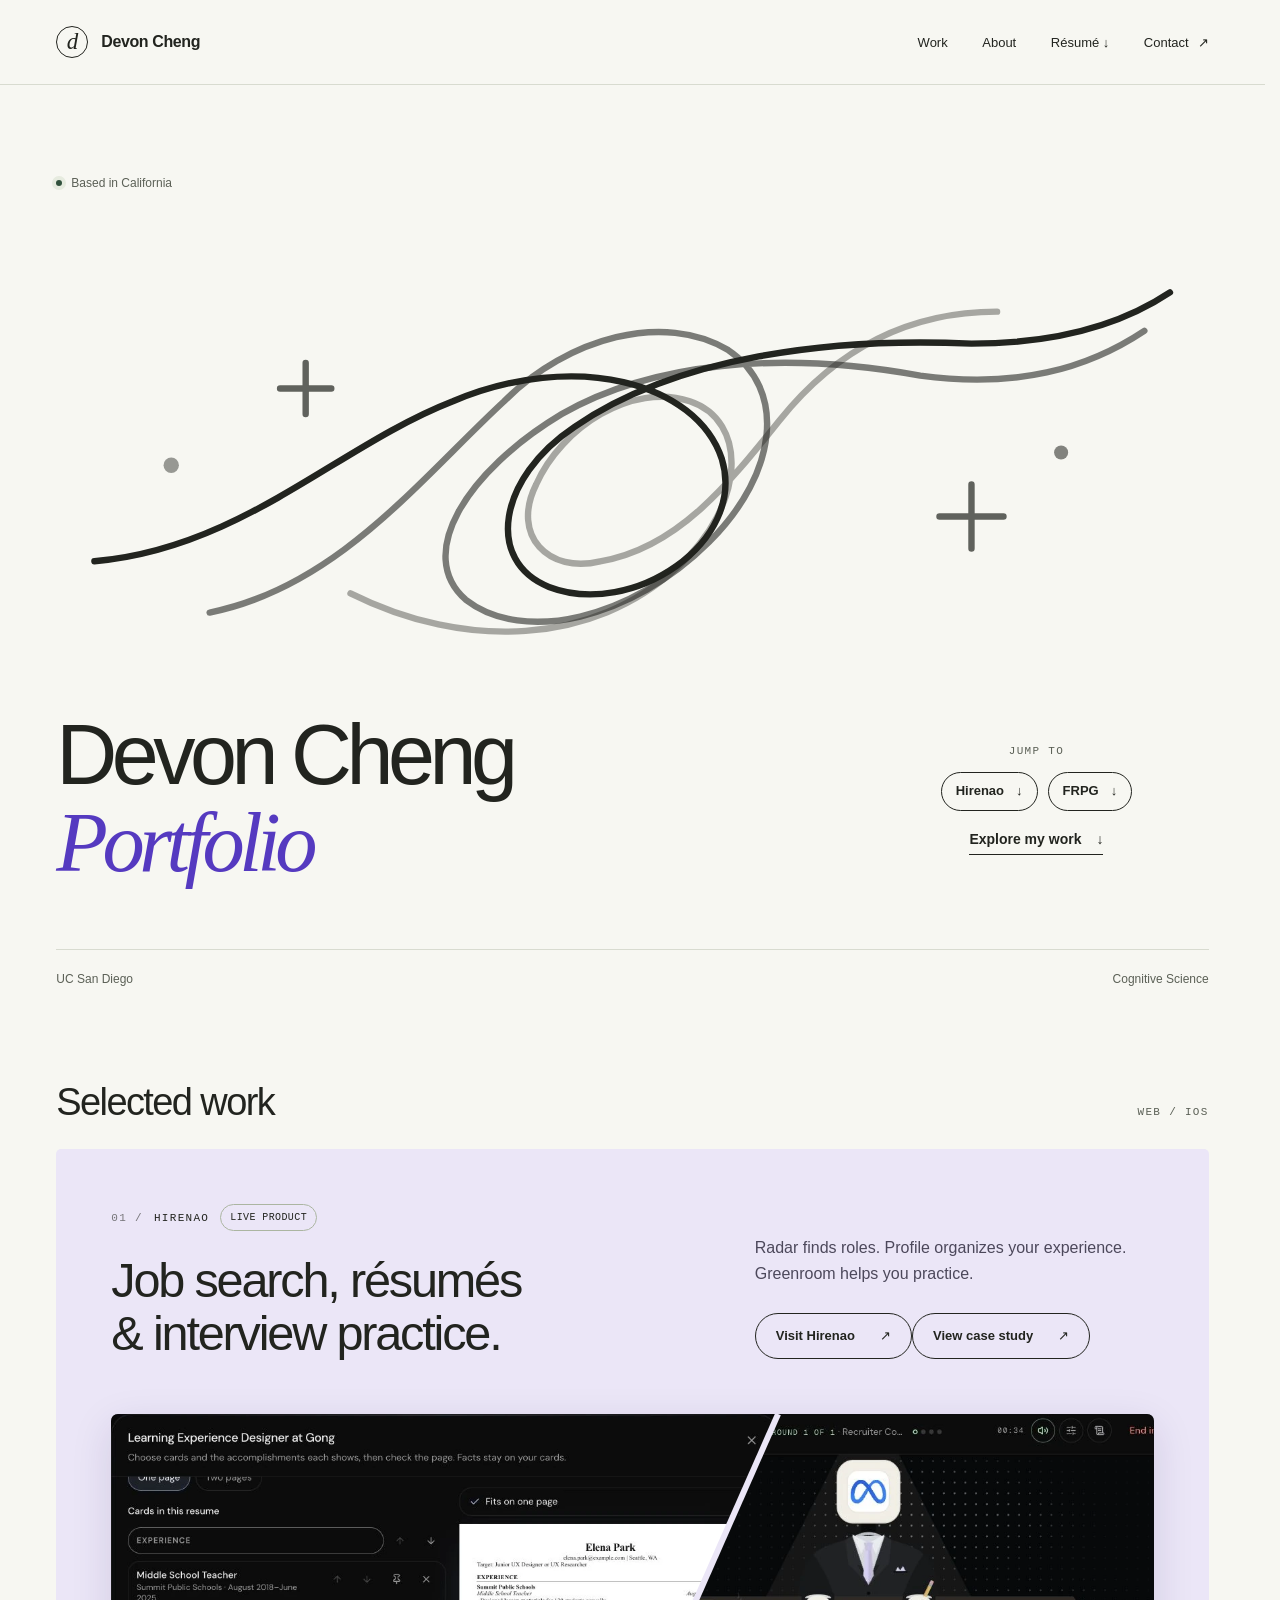
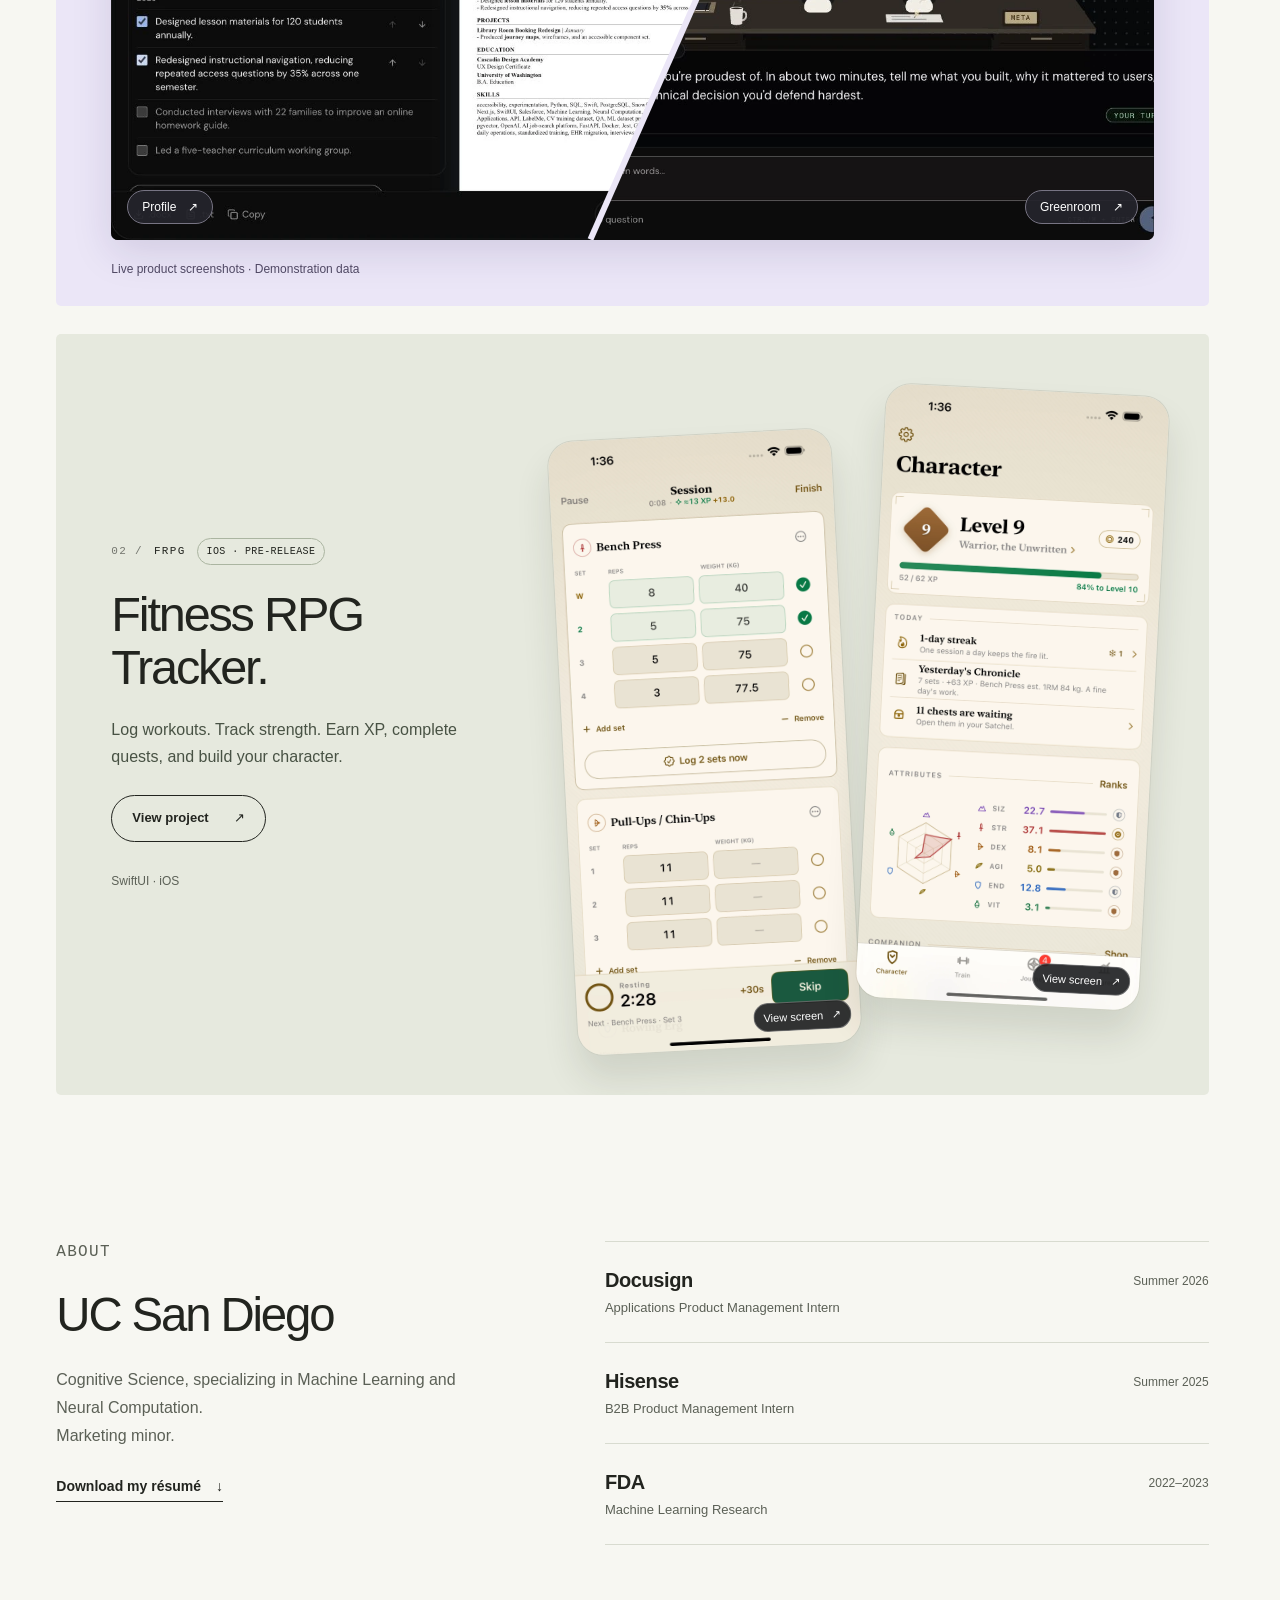
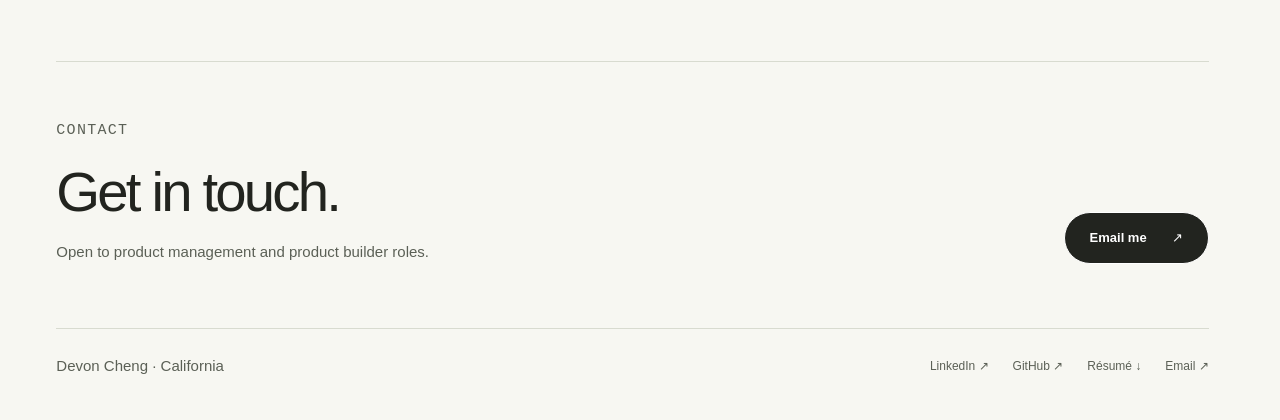
==== commit 866456f1: "Refresh portfolio hero and share metadata" ====
--- a/index.html
+++ b/index.html
@@ -9,6 +9,16 @@
 <meta property="og:title" content="Devon Cheng Portfolio">
 <meta property="og:description" content="Devon Cheng’s portfolio. Hirenao, FRPG, and experience.">
 <meta property="og:type" content="website">
+<meta property="og:url" content="https://devon-cheng.github.io/">
+<link rel="canonical" href="https://devon-cheng.github.io/">
+<meta property="og:image" content="https://devon-cheng.github.io/assets/images/portfolio-share.png">
+<meta property="og:image:type" content="image/png">
+<meta property="og:image:width" content="1198">
+<meta property="og:image:height" content="464">
+<meta property="og:image:alt" content="Devon Cheng Portfolio in black and violet type on a cream background">
+<meta name="twitter:card" content="summary_large_image">
+<meta name="twitter:image" content="https://devon-cheng.github.io/assets/images/portfolio-share.png">
+<meta name="twitter:image:alt" content="Devon Cheng Portfolio in black and violet type on a cream background">
 <link rel="icon" href="./assets/favicon.svg" type="image/svg+xml">
 <link rel="stylesheet" href="./assets/site.css">
 <script src="./assets/site.js" defer></script>
@@ -24,6 +34,13 @@
 </nav></div></header><main id="main">
 <section class="hero wrap" aria-labelledby="intro-title">
 <div class="hero-top"><p class="availability">Based in California</p></div>
+<svg class="hero-flourish" viewBox="0 0 180 76" aria-hidden="true" focusable="false" fill="none" stroke="currentColor" stroke-width="1" stroke-linecap="round" stroke-linejoin="round">
+<path d="M6 53c23-2 38-18 56-25 19-8 38-3 42 9 4 13-14 25-27 20-10-4-8-17 4-25 16-11 40-14 62-13 11 0 22-2 31-8"/>
+<path d="M24 61c20-4 33-21 46-33 10-10 25-14 35-8 9 6 8 19-3 30-12 12-29 16-38 9-8-7 0-20 15-29 14-8 34-10 56-6 15 2 26-1 35-7" opacity=".58"/>
+<path d="M46 58c18 9 38 8 51-4 11-10 11-23 2-26-9-3-20 4-24 13-4 8 2 14 10 12 12-2 20-12 28-22 8-10 19-17 34-17" opacity=".38"/>
+<path d="M39 22v8m-4-4h8m100 15v10m-5-5h10" opacity=".7"/>
+<circle cx="18" cy="38" r="1.2" fill="currentColor" stroke="none" opacity=".45"/><circle cx="157" cy="36" r="1.1" fill="currentColor" stroke="none" opacity=".55"/>
+</svg>
 <div class="hero-layout"><h1 id="intro-title">Devon Cheng<br><em>Portfolio</em></h1>
 <div class="hero-intro">
 <nav class="hero-jump" aria-label="Jump to a project">
@@ -41,16 +58,16 @@
 <div class="section-heading"><h2 id="work-title">Selected work</h2><p class="eyebrow">WEB / iOS</p></div>
 <article class="project hirenao-project" id="hirenao" data-reveal>
 <div class="project-top"><div><p class="eyebrow project-name"><span class="number">01 /</span> HIRENAO <span class="status-tag">LIVE PRODUCT</span></p><h3>Job search, résumés<br>&amp; interview practice.</h3></div>
-<div class="project-summary"><p>Radar finds roles. Profile organizes your experience. Greenroom helps you practice.</p><a class="pill-link" href="projects/hirenao/">View project <span class="arrow" aria-hidden="true">↗</span></a></div></div>
+<div class="project-summary"><p>Radar finds roles. Profile organizes your experience. Greenroom helps you practice.</p><div class="project-actions"><a class="pill-link product-link" href="https://hirenao.ai/">Visit Hirenao <span class="arrow" aria-hidden="true">↗</span></a><a class="pill-link" href="projects/hirenao/">View case study <span class="arrow" aria-hidden="true">↗</span></a></div></div></div>
 <div class="project-image split-stage" role="region" aria-label="Hirenao Profile and Greenroom screenshots. Scroll to explore on mobile." tabindex="0">
 <a class="screenshot-link split-profile" href="./assets/images/hirenao-profile-full.webp" data-lightbox data-caption="Profile: choose experience for each résumé. Live product capture · Demonstration profile." aria-label="Enlarge Profile résumé editor"><img src="./assets/images/hirenao-profile.webp" alt="Hirenao Profile with selectable career accomplishments and a live résumé preview." width="989" height="632" loading="eager" decoding="async" fetchpriority="high"><span class="screen-label">Profile <span aria-hidden="true">↗</span></span></a>
 <a class="screenshot-link split-greenroom" href="./assets/images/hirenao-greenroom-full.webp" data-lightbox data-caption="Greenroom: practice an interview one question at a time. Live product capture · Demonstration session." aria-label="Enlarge Greenroom interview practice"><img src="./assets/images/hirenao-greenroom.webp" alt="Hirenao Greenroom displaying an interviewer, a project question, and an answer field." width="989" height="633" loading="eager" decoding="async"><span class="screen-label">Greenroom <span aria-hidden="true">↗</span></span></a>
 <svg class="split-divider" viewBox="0 0 100 100" preserveAspectRatio="none" aria-hidden="true"><line x1="64" y1="0" x2="46" y2="100" vector-effect="non-scaling-stroke"/></svg>
-</div><p class="project-image swipe-hint">Swipe to explore →</p><div class="project-foot"><span><strong>120s → 30s</strong> to open a first job link after filter refinement</span><span class="capture-note">Founder-reported result · Live product captures</span></div>
+</div><p class="project-image swipe-hint">Swipe to explore →</p><p class="project-foot">Live product screenshots · Demonstration data</p>
 </article>
 <article class="project frpg-project" id="frpg" data-reveal>
 <div class="project-top"><p class="eyebrow project-name"><span class="number">02 /</span> FRPG <span class="status-tag">iOS · PRE-RELEASE</span></p><h3>Fitness RPG<br>Tracker.</h3><div class="project-summary"><p>Log workouts. Track strength. Earn XP, complete quests, and build your character.</p><a class="pill-link" href="projects/frpg/">View project <span class="arrow" aria-hidden="true">↗</span></a></div><p class="small-copy">SwiftUI · iOS</p></div>
-<div class="phone-composition"><a class="screenshot-link" href="./assets/images/frpg-session.webp" data-lightbox data-caption="FRPG keeps weight, repetitions, completed sets, and rest in one workout view. Real app screenshot with demonstration data." aria-label="Enlarge screenshot. FRPG active workout with bench press sets, repetitions, weight, completed-set indicators, and a rest timer."><img src="./assets/images/frpg-session.webp" alt="FRPG active workout with bench press sets, repetitions, weight, completed-set indicators, and a rest timer." width="1320" height="2868" loading="lazy" decoding="async"><span class="zoom-hint" aria-hidden="true"><span>View screen</span> ↗</span></a><a class="screenshot-link" href="./assets/images/frpg-character.webp" data-lightbox data-caption="The same training becomes character XP and attributes. Real app screenshot with demonstration data." aria-label="Enlarge screenshot. FRPG Character screen showing level 9, XP progress, a training streak, and strength and other attributes."><img src="./assets/images/frpg-character.webp" alt="FRPG Character screen showing level 9, XP progress, a training streak, and strength and other attributes." width="1320" height="2868" loading="lazy" decoding="async"><span class="zoom-hint" aria-hidden="true"><span>View screen</span> ↗</span></a></div></article></section>
+<div class="phone-composition"><a class="screenshot-link" href="./assets/images/frpg-session.webp" data-lightbox data-caption="FRPG keeps weight, repetitions, completed sets, and rest in one workout view. Real app screenshot with demonstration data." aria-label="Enlarge screenshot. FRPG active workout with bench press sets, repetitions, weight, completed-set indicators, and a rest timer."><img src="./assets/images/frpg-session.webp" alt="FRPG active workout with bench press sets, repetitions, weight, completed-set indicators, and a rest timer." width="1320" height="2868" loading="lazy" decoding="async"><span class="zoom-hint" aria-hidden="true"><span>View screen</span> ↗</span></a><a class="screenshot-link" href="./assets/images/frpg-character.webp" data-lightbox data-caption="The same training becomes character XP and attributes. Real app screenshot with demonstration data." aria-label="Enlarge screenshot. FRPG Character screen showing XP progress, a training streak, and character attributes."><img src="./assets/images/frpg-character.webp" alt="FRPG Character screen showing XP progress, a training streak, and character attributes." width="1320" height="2868" loading="lazy" decoding="async"><span class="zoom-hint" aria-hidden="true"><span>View screen</span> ↗</span></a></div></article></section>
 <section class="about wrap" id="about" aria-labelledby="about-title" data-reveal>
 <div class="about-copy"><p class="eyebrow">ABOUT</p><h2 id="about-title">UC San Diego</h2><p>Cognitive Science, specializing in Machine Learning and Neural Computation.<br>Marketing minor.</p><a class="text-link" href="assets/documents/devon-cheng-resume.pdf" download>Download my résumé <span aria-hidden="true">↓</span></a></div>
 <div class="experience" aria-label="Selected experience">
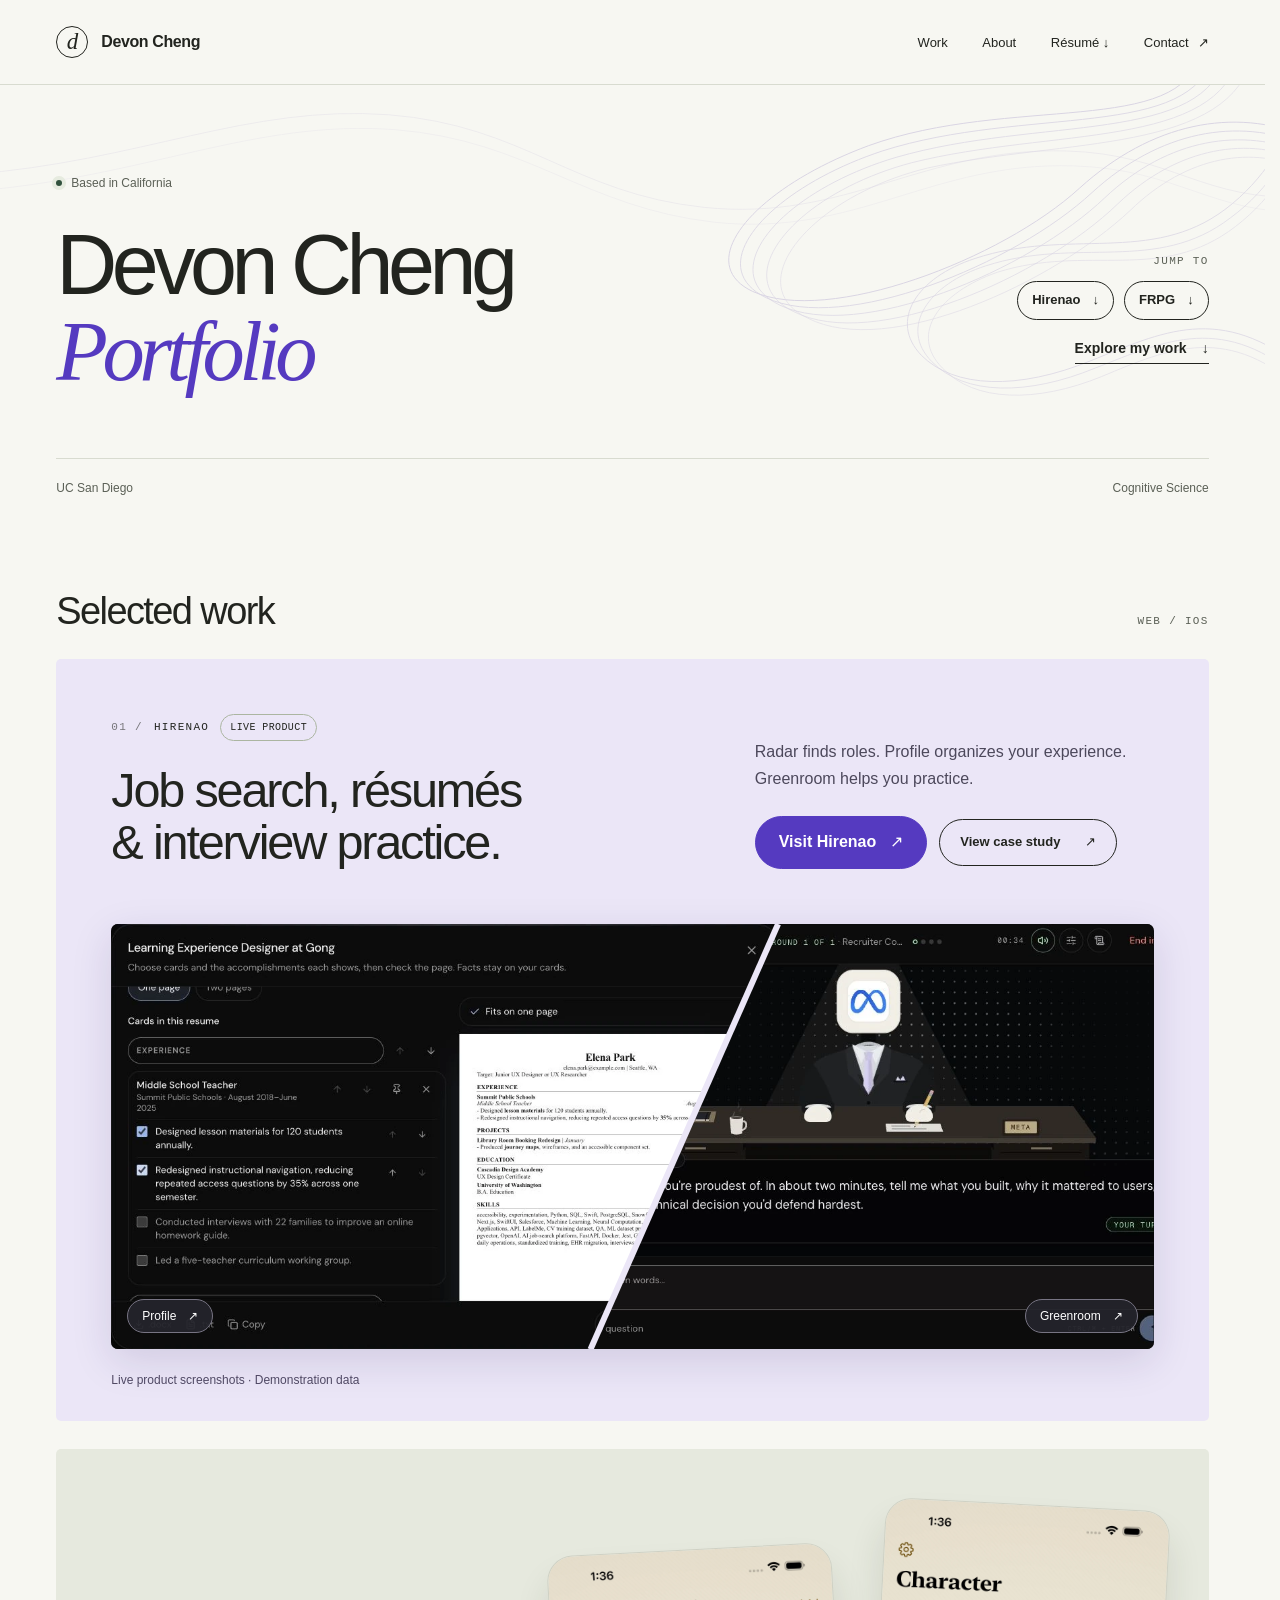
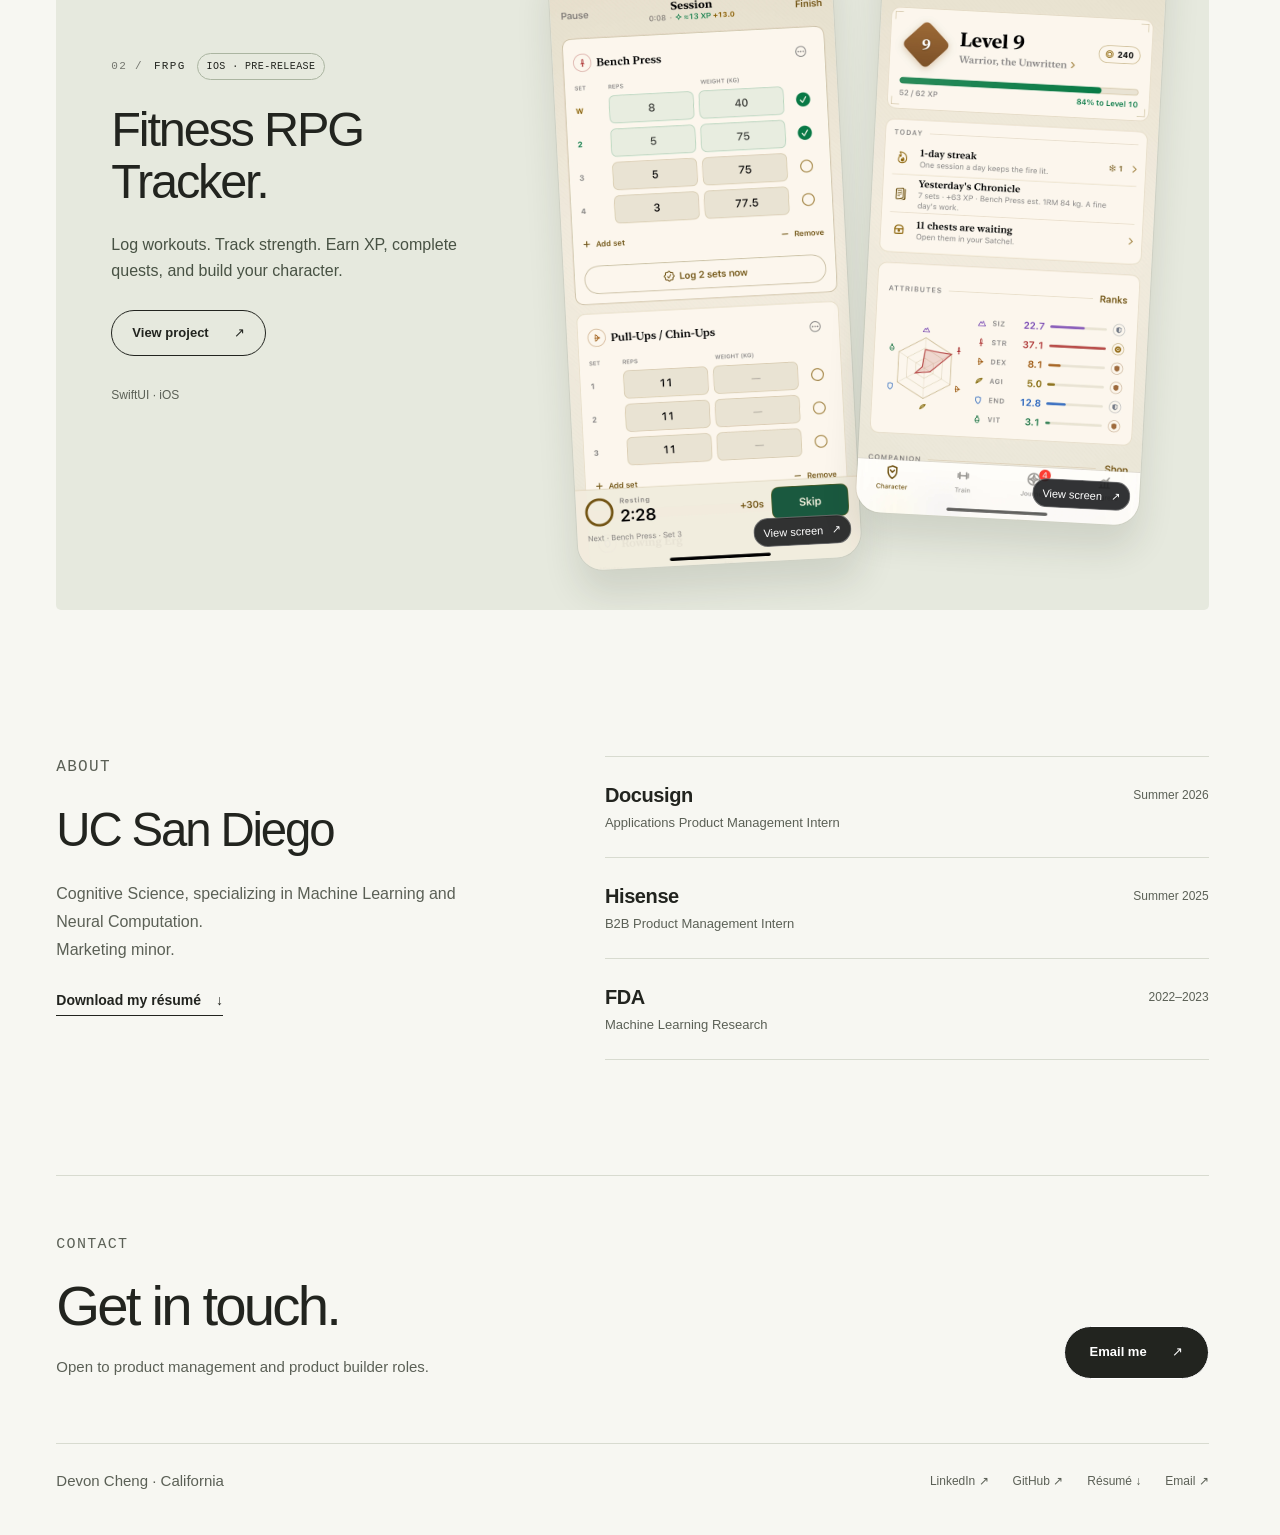
==== commit 37995128: "Extend the portfolio flourish into a full-bleed backdrop" ====
--- a/index.html
+++ b/index.html
@@ -32,15 +32,21 @@
 <a href="./assets/documents/devon-cheng-resume.pdf" download>Résumé <span aria-hidden="true">↓</span></a>
 <a class="nav-contact" href="mailto:yic159@ucsd.edu">Contact <span class="arrow" aria-hidden="true">↗</span></a>
 </nav></div></header><main id="main">
-<section class="hero wrap" aria-labelledby="intro-title">
+<section class="hero" aria-labelledby="intro-title">
+<svg class="hero-flourish" viewBox="0 0 1200 440" preserveAspectRatio="none" aria-hidden="true" focusable="false" fill="none" stroke="currentColor" stroke-width="1">
+<path d="M-28 84C133 72 235 18 369 28C498 38 543 102 668 115C803 129 876 58 1012 62C1112 65 1142 110 1238 105" opacity=".34"/>
+<path d="M-28 100C139 87 240 32 375 42C502 52 553 115 678 129C813 143 883 72 1018 76C1118 79 1151 122 1238 119" opacity=".23"/>
+<path d="M1138-30C1122 49 958 9 824 57C715 97 656 167 714 194C786 226 950 164 1024 97C1093 35 1171 21 1238 48"/>
+<path d="M1151-30C1133 53 973 19 837 62C730 97 664 170 727 200C800 234 962 169 1036 101C1100 43 1174 30 1238 56" opacity=".84"/>
+<path d="M1163-30C1145 57 986 29 850 68C741 100 675 176 740 207C815 242 976 174 1048 106C1109 49 1179 40 1238 64" opacity=".71"/>
+<path d="M1176-30C1156 61 998 40 865 73C754 102 688 182 753 213C829 251 989 180 1060 112C1118 57 1186 48 1238 72" opacity=".61"/>
+<path d="M1189-30C1168 65 1010 50 880 78C768 105 701 188 766 219C843 258 1000 185 1072 118C1127 65 1190 57 1238 80" opacity=".51"/>
+<path d="M1238 269C1158 203 1101 233 1035 259C966 287 905 285 874 254C843 222 869 181 925 163C1013 134 1092 169 1162 117C1201 88 1217 53 1238 20" opacity=".76"/>
+<path d="M1238 280C1161 213 1106 240 1039 266C975 292 915 292 884 260C852 228 881 187 935 170C1022 142 1097 178 1167 125C1207 96 1224 60 1238 30" opacity=".63"/>
+<path d="M1238 290C1166 223 1110 247 1045 274C983 299 924 298 894 266C862 234 891 195 946 176C1032 149 1101 187 1172 133C1210 104 1227 70 1238 41" opacity=".5"/>
+</svg>
+<div class="wrap">
 <div class="hero-top"><p class="availability">Based in California</p></div>
-<svg class="hero-flourish" viewBox="0 0 180 76" aria-hidden="true" focusable="false" fill="none" stroke="currentColor" stroke-width="1" stroke-linecap="round" stroke-linejoin="round">
-<path d="M6 53c23-2 38-18 56-25 19-8 38-3 42 9 4 13-14 25-27 20-10-4-8-17 4-25 16-11 40-14 62-13 11 0 22-2 31-8"/>
-<path d="M24 61c20-4 33-21 46-33 10-10 25-14 35-8 9 6 8 19-3 30-12 12-29 16-38 9-8-7 0-20 15-29 14-8 34-10 56-6 15 2 26-1 35-7" opacity=".58"/>
-<path d="M46 58c18 9 38 8 51-4 11-10 11-23 2-26-9-3-20 4-24 13-4 8 2 14 10 12 12-2 20-12 28-22 8-10 19-17 34-17" opacity=".38"/>
-<path d="M39 22v8m-4-4h8m100 15v10m-5-5h10" opacity=".7"/>
-<circle cx="18" cy="38" r="1.2" fill="currentColor" stroke="none" opacity=".45"/><circle cx="157" cy="36" r="1.1" fill="currentColor" stroke="none" opacity=".55"/>
-</svg>
 <div class="hero-layout"><h1 id="intro-title">Devon Cheng<br><em>Portfolio</em></h1>
 <div class="hero-intro">
 <nav class="hero-jump" aria-label="Jump to a project">
@@ -53,6 +59,7 @@
 <a class="text-link" href="#work">Explore my work <span class="arrow" aria-hidden="true">↓</span></a>
 </div></div>
 <div class="hero-bottom"><span>UC San Diego</span><span class="city">Cognitive Science</span></div>
+</div>
 </section>
 <section class="wrap" id="work" aria-labelledby="work-title">
 <div class="section-heading"><h2 id="work-title">Selected work</h2><p class="eyebrow">WEB / iOS</p></div>
--- a/assets/site.css
+++ b/assets/site.css
@@ -47,16 +47,18 @@
 .arrow { display: inline-block; transition: transform .2s ease; }
 a:hover .arrow { transform: translate(3px, -2px); }
 .eyebrow { font-family: ui-monospace, SFMono-Regular, Menlo, Consolas, monospace; text-transform: uppercase; font-size: 11px; line-height: 1.5; letter-spacing: 1.3px; font-weight: 500; }
-.hero { position: relative; padding-top: clamp(58px, 7.1vw, 106px); padding-bottom: 58px; }
+.hero { position: relative; isolation: isolate; padding-top: clamp(58px, 7.1vw, 106px); padding-bottom: 58px; }
 .hero-top { display: flex; justify-content: space-between; align-items: center; gap: 22px; margin-bottom: 32px; }
+.hero-flourish { position: absolute; z-index: -1; inset: 0; width: 100%; height: 100%; overflow: hidden; color: #7965b3; opacity: .23; pointer-events: none; }
+.hero-flourish path { vector-effect: non-scaling-stroke; }
 .availability { display: flex; align-items: center; gap: 9px; color: var(--muted); font-size: 12px; }
 .availability::before { content: ""; width: 6px; height: 6px; border-radius: 50%; background: var(--green); box-shadow: 0 0 0 4px #e6ebdf; }
 .hero-layout { display: grid; grid-template-columns: minmax(0, 1.55fr) minmax(250px, .7fr); gap: 45px; align-items: end; }
 .hero h1 { font-size: clamp(49px, 6.6vw, 91px); line-height: 1.02; font-weight: 500; letter-spacing: -.065em; }
 .hero h1 em { color: var(--purple); font-family: Georgia, "Times New Roman", serif; font-weight: 400; letter-spacing: -.065em; }
-.hero-intro { align-self: center; justify-self: center; text-align: center; }
+.hero-intro { align-self: center; justify-self: end; max-width: 100%; text-align: right; }
 .hero-jump .eyebrow { margin-bottom: 12px; color: var(--muted); }
-.hero-jump-links { display: flex; flex-wrap: wrap; justify-content: center; gap: 10px; }
+.hero-jump-links { display: flex; flex-wrap: wrap; justify-content: flex-end; gap: 10px; }
 .hero-jump-links .pill-link { gap: 12px; padding: 10px 14px; }
 .text-link { display: inline-flex; align-items: center; gap: 15px; font-size: 14px; font-weight: 550; text-decoration: none; border-bottom: 1px solid currentColor; padding: 0 0 7px; }
 .hero-intro .text-link { margin-top: 20px; }
@@ -76,15 +78,17 @@
 .pill-link { display: inline-flex; align-items: center; gap: 25px; text-decoration: none; font-size: 13px; line-height: 1.3; font-weight: 550; border: 1px solid currentColor; border-radius: 40px; padding: 14px 20px; transition: background .2s ease, color .2s ease; }
 .pill-link:hover { background: var(--ink); color: var(--paper); border-color: var(--ink); }
 .project-summary .pill-link { margin-top: 25px; }
+.project-actions { display: flex; flex-wrap: wrap; align-items: center; gap: 12px; margin-top: 24px; }
+.project-summary .project-actions .pill-link { margin-top: 0; }
+.product-link { min-height: 52px; gap: 14px; padding: 15px 23px; border-color: var(--purple); background: var(--purple); color: #fff; font-size: 16px; font-weight: 650; }
+.product-link:hover { border-color: #442da4; background: #442da4; color: #fff; }
 .project-image { margin: 0 clamp(24px, 4.3vw, 58px); }
 .screenshot-link { display: block; position: relative; text-decoration: none; border-radius: 7px; overflow: hidden; }
 .screenshot-link img { width: 100%; }
 .project-image .screenshot-link { box-shadow: 0 12px 40px rgba(40, 25, 85, .13); }
 .zoom-hint { position: absolute; right: 12px; bottom: 12px; color: #fff; background: rgba(30,31,33,.91); border: 1px solid rgba(255,255,255,.3); border-radius: 30px; padding: 8px 12px; display: flex; align-items: center; gap: 9px; font-size: 11px; transition: background .15s ease; }
 .screenshot-link:hover .zoom-hint { background: var(--purple); }
-.project-foot { margin: 0 clamp(24px, 4.3vw, 58px); padding: 22px 0 30px; display: flex; gap: 20px; justify-content: space-between; align-items: center; font-size: 12px; color: #514a65; }
-.project-foot strong { color: var(--ink); font-weight: 600; }
-.project-foot .capture-note { font-size: 11px; }
+.project-foot { margin: 0 clamp(24px, 4.3vw, 58px); padding: 22px 0 30px; font-size: 12px; line-height: 1.6; color: #514a65; }
 .frpg-project { background: #e6e9de; display: grid; grid-template-columns: .8fr 1.2fr; min-height: 650px; }
 .frpg-project .project-top { display: flex; flex-direction: column; align-items: flex-start; justify-content: center; gap: 0; padding-right: 0; }
 .frpg-project h3 { margin-bottom: 24px; }
@@ -125,6 +129,7 @@
 .case-kicker { margin-top: 56px; display: flex; align-items: center; gap: 16px; }
 .case-title { max-width: 1000px; font-weight: 500; font-size: clamp(44px, 5.9vw, 80px); line-height: 1.06; letter-spacing: -.055em; margin: 23px 0 27px; }
 .case-deck { max-width: 710px; font-size: clamp(17px, 1.75vw, 21px); color: var(--muted); line-height: 1.65; }
+.case-intro > .product-link { margin-top: 24px; }
 .case-meta { display: grid; grid-template-columns: 1.2fr 1fr 1fr auto; gap: 25px; margin: 43px 0 36px; padding: 22px 0; border-block: 1px solid var(--line); }
 .case-meta dt { color: var(--muted); font-size: 10px; letter-spacing: .8px; text-transform: uppercase; margin-bottom: 8px; }
 .case-meta dd { font-size: 13px; line-height: 1.5; }
@@ -154,16 +159,6 @@
 .workflow-figure figcaption { margin-top: 13px; font-size: 13px; color: var(--muted); line-height: 1.6; }
 .workflow-figure figcaption strong { font-weight: 550; color: var(--ink); }
 .figure-number { color: var(--purple); font-family: ui-monospace, monospace; font-size: 11px; margin-right: 10px; }
-.measurement { display: grid; grid-template-columns: 1fr 1.2fr; gap: 30px; background: var(--ink); color: white; padding: 32px; margin: 30px 0 22px; border-radius: 5px; align-items: center; }
-.measurement-value { font-size: clamp(36px, 4.4vw, 56px); font-weight: 500; letter-spacing: -.06em; white-space: nowrap; }
-.measurement-value .from { color: #b9bcae; }
-.measurement p { font-size: 14px; line-height: 1.7; color: #ecefe5; }
-.measurement p strong { color: white; }
-.metric-row { display: grid; grid-template-columns: repeat(3, 1fr); gap: 20px; margin: 29px 0 21px; }
-.metric { border-top: 1px solid var(--line); padding-top: 20px; }
-.metric strong { display: block; font-size: 42px; font-weight: 500; letter-spacing: -.055em; margin-bottom: 8px; }
-.metric span { font-size: 13px; line-height: 1.5; color: var(--muted); display: block; }
-.story-section .measure-note { font-size: 12px; line-height: 1.7; color: var(--muted); }
 .next-test { padding: 29px; background: var(--lavender); border-radius: 5px; margin-top: 30px; }
 .next-test h3 { font-size: 20px; font-weight: 550; letter-spacing: -.3px; margin-bottom: 12px; }
 .next-test p { font-size: 15px; color: #4a425b; line-height: 1.75; }
@@ -185,7 +180,6 @@
 .phone-grid.three { grid-template-columns: repeat(3, minmax(0, 1fr)); gap: 22px; }
 .phone-grid .workflow-figure { margin-top: 14px; }
 .phone-grid .screenshot-link { max-width: 330px; margin-inline: auto; border-radius: 23px; box-shadow: 0 12px 28px rgba(45,50,35,.09); }
-.frpg-case .measurement { background: var(--green); }
 .frpg-case .next-test p { color: #3d4b3a; }
 .frpg-case .workflow-figure figcaption { margin-top: 18px; }
 
@@ -250,7 +244,6 @@
   .frpg-project .project-top { padding: 35px 0 35px 35px; }
   .about { gap: 55px; }
   .case-layout { grid-template-columns: 150px minmax(0, 1fr); gap: 35px; }
-  .measurement { grid-template-columns: 1fr; gap: 12px; }
   .phone-grid.three { gap: 14px; }
 }
 @media (max-width: 760px) {
@@ -262,9 +255,12 @@
   .nav-contact { display: none; }
   .hero { padding-top: 48px; padding-bottom: 27px; }
   .hero-top { margin-bottom: 28px; }
+  .hero-flourish { height: clamp(120px, 37vw, 235px); opacity: .15; }
   .hero-top .availability { display: none; }
   .hero-layout { grid-template-columns: 1fr; gap: 30px; }
   .hero h1 { font-size: clamp(49px, 10.7vw, 77px); }
+  .hero-intro { justify-self: center; text-align: center; }
+  .hero-jump-links { justify-content: center; }
   .hero-bottom { margin-top: 36px; padding-top: 18px; }
   .hero-bottom .city { display: none; }
   .section-heading { margin: 26px 0 21px; }
@@ -275,7 +271,7 @@
   .project-summary p { font-size: 15px; }
   .project-summary .pill-link { margin-top: 20px; }
   .project-image { margin-inline: 18px; }
-  .project-foot { margin-inline: 26px; padding-block: 20px 25px; align-items: flex-start; flex-direction: column; gap: 10px; line-height: 1.6; }
+  .project-foot { margin-inline: 26px; padding-block: 20px 25px; }
   .project-image .zoom-hint { font-size: 10px; right: 7px; bottom: 7px; padding: 6px 9px; }
   .frpg-project { display: block; }
   .frpg-project .project-top { padding: 29px 29px 0; }
@@ -310,10 +306,6 @@
   .decision h3 { font-size: 21px; }
   .decision p { font-size: 15px; }
   .story-section .callout { padding: 20px; font-size: 15px; }
-  .metric-row { gap: 15px; }
-  .metric strong { font-size: 36px; }
-  .metric span { font-size: 12px; }
-  .measurement { padding: 25px; }
   .next-test { padding: 24px; }
   .frpg-hero { padding: 24px 24px 20px; }
   .frpg-hero-phones { gap: 17px; }
@@ -348,8 +340,6 @@
   .phone-composition { padding-inline: 26px; gap: 15px; }
   .frpg-hero-phones { grid-template-columns: 1fr 1fr; }
   .frpg-hero-phones > :last-child { display: none; }
-  .metric strong { font-size: 31px; }
-  .metric-row { gap: 10px; }
 }
 @media (prefers-reduced-motion: reduce) {
   html { scroll-behavior: auto; }
@@ -370,9 +360,6 @@
   .frpg-hero-phones > :nth-child(2) { margin-top: 0; }
   .frpg-hero-phones > :last-child { display: block; }
 }
-
-.cohort-label { font-size: 15px; font-weight: 550; margin-top: 30px; }
-.cohort-label + .metric-row { margin-top: 17px; }
 
 /* Two real screens share one frame; each opens its own full capture. */
 .split-stage { position: relative; aspect-ratio: 2.45; background: #0b0b0c; border-radius: 7px; overflow: hidden; box-shadow: 0 12px 40px rgba(40, 25, 85, .13); }
